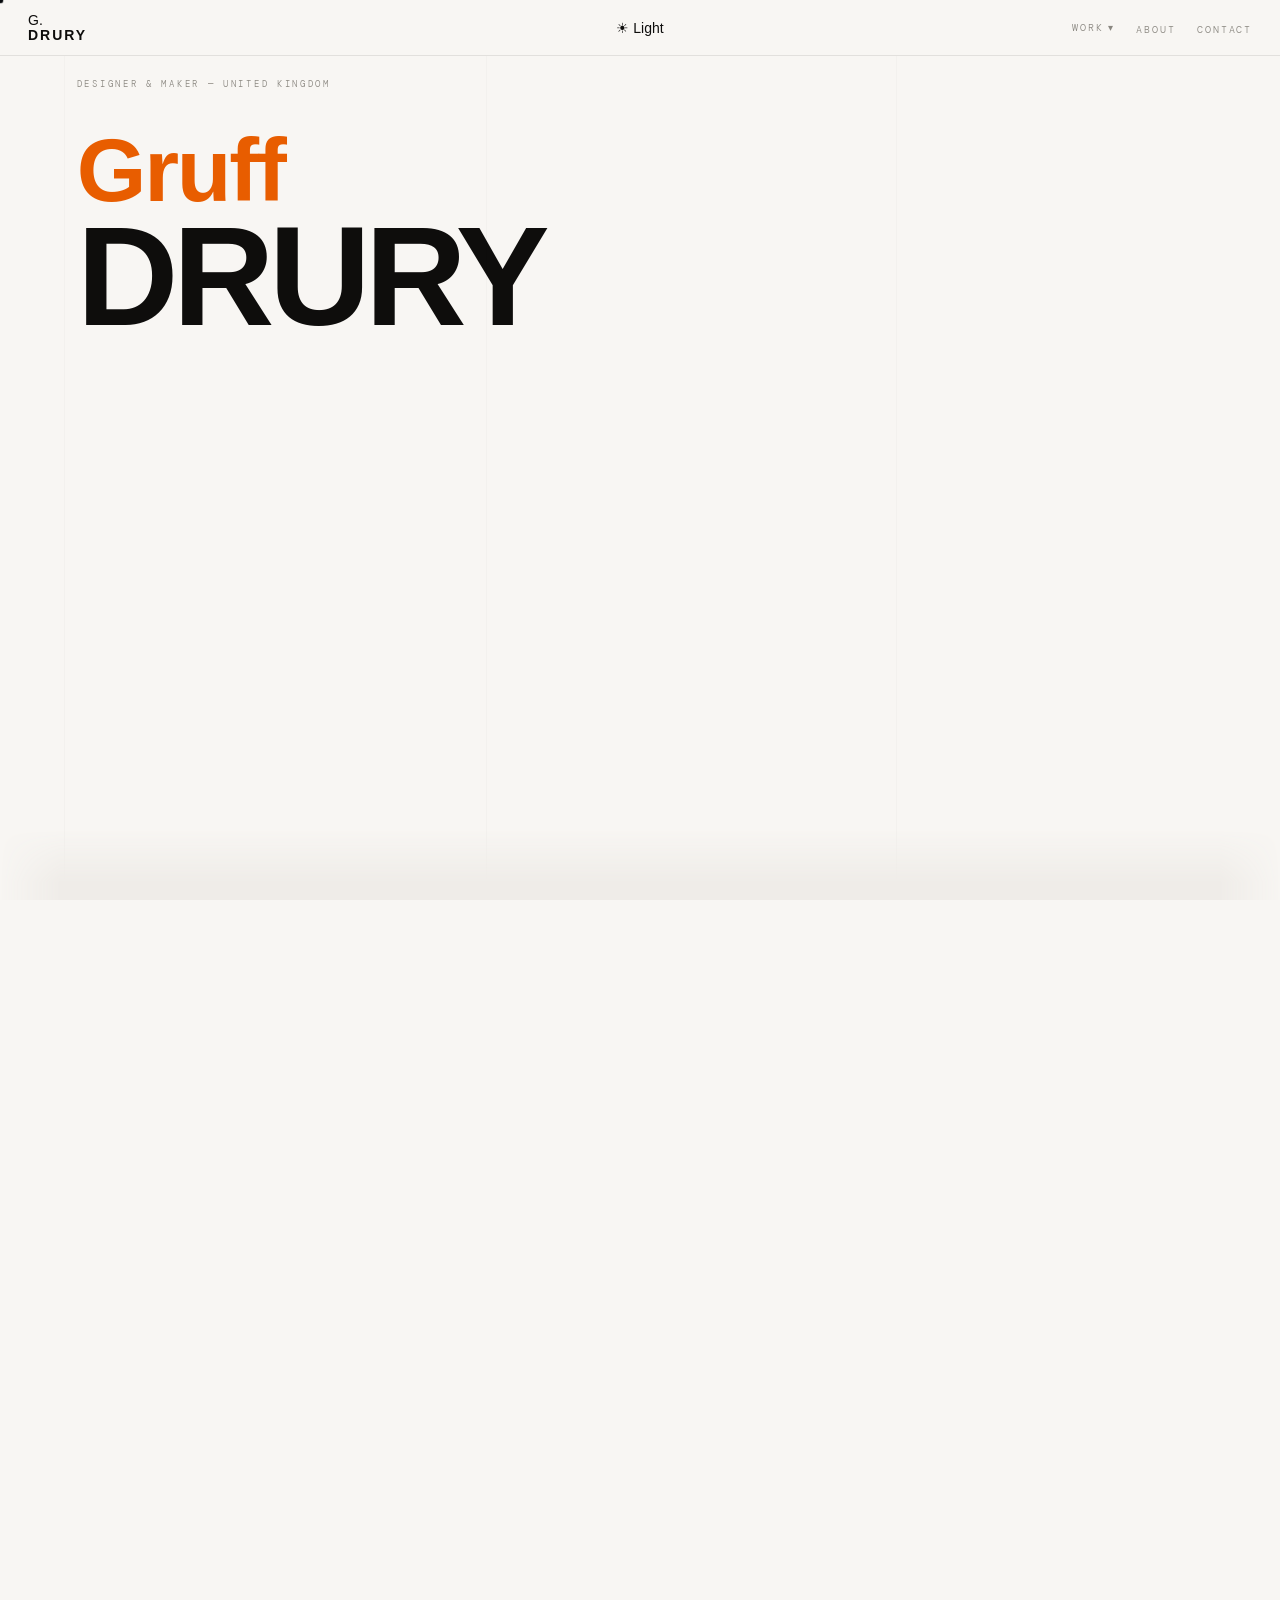
==== index.html @ deaffd1a "Add files via upload even more bug fixes to the dial" ====
<!DOCTYPE html>
<html lang="en">
<head>
<meta charset="UTF-8">
  <script>(function(){var t=+localStorage.getItem('gd-t')||0;if(t===1)document.documentElement.setAttribute('data-theme','dark');})()</script>
<meta name="viewport" content="width=device-width, initial-scale=1.0">
<title>Griff Drury — Designer & Maker</title>
<meta name="description" content="Gruffudd Drury — Designer and maker working across brand, UX, spatial design, and physical craft. Based in the UK.">
<link rel="stylesheet" href="css/main.css">
<style>

/* ── HOMEPAGE: page structure ── */
html, body { height: 100%; overflow: hidden; cursor: none; }

/* Homepage colour extensions */
:root {
  --card:  var(--bg2);
  --card2: #E6E4E0;
  --crd:   rgba(0,0,0,0.08);
  --ink2:  rgba(14,13,12,0.55);
}
[data-theme="dark"] {
  --card:  #1C1A17;
  --card2: #201E1A;
  --crd:   rgba(255,255,255,0.09);
  --ink2:  rgba(240,235,227,0.52);
}

/* ── SITE SHELL ── */
#site { position: fixed; inset: 0; background: var(--bg); transition: background 0.4s; }

/* ── BACKGROUND LAYER ── */
#bg  { position: absolute; inset: 0; z-index: 1; pointer-events: none; overflow: hidden; }
#bgi { position: absolute; top: 0; left: 0; right: 0; height: 2800px; will-change: transform; }

.gv { position: absolute; top: 0; height: 100%; width: 0.5px; background: rgba(0,0,0,0.018); transition: background 0.4s; }
[data-theme="dark"] .gv { background: rgba(255,255,255,0.022); }

/* Big parallax title */
#bgt {
  position: absolute;
  top: clamp(110px, 14vh, 200px);
  left: clamp(60px, 6vw, 90px);
  line-height: 1;
}
.bgt-g {
  display: block; font-family: 'Satoshi', sans-serif; font-weight: 700;
  font-size: clamp(64px, 7vw, 100px); color: var(--orange); letter-spacing: -0.025em; line-height: 1;
}
.bgt-d {
  display: block; font-family: 'Satoshi', sans-serif; font-weight: 700;
  font-size: clamp(96px, 11vw, 152px); color: var(--ink); letter-spacing: -0.04em;
  text-transform: uppercase; line-height: 0.86; transition: color 0.4s;
}

/* Left column labels */
.bgl {
  position: absolute; left: 5px; width: 56px;
  font-family: 'Satoshi', sans-serif; font-weight: 700;
  font-size: 19px; letter-spacing: 0.07em; text-transform: uppercase;
  color: rgba(14,13,12,0.22);
  writing-mode: vertical-rl; transform: rotate(180deg);
  white-space: nowrap; opacity: 0;
  transition: color 0.4s;
}
[data-theme="dark"] .bgl { color: rgba(240,235,227,0.30); }

/* Background image placeholder */
#bg-img {
  position: absolute; left: 0; right: 0;
  background: linear-gradient(to bottom, var(--bg) 0%, #0b130a 15%, #0e160c 45%, #0e160c 55%, #0b130a 85%, var(--bg) 100%);
  border-top: 0.5px solid var(--border2); border-bottom: 0.5px solid var(--border2);
  display: flex; align-items: center; justify-content: center;
}
.bg-img-note {
  font-family: 'DM Mono', monospace; font-size: 8px; font-weight: 300;
  letter-spacing: 0.28em; text-transform: uppercase;
  color: rgba(14,13,12,0.08); text-align: center; line-height: 2.2;
}
[data-theme="dark"] .bg-img-note { color: rgba(240,235,227,0.09); }

/* ── FOREGROUND LAYER ── */
#fg {
  position: absolute; inset: 0; z-index: 2;
  overflow-y: scroll; overflow-x: hidden;
  background: transparent; scrollbar-width: none;
}
#fg::-webkit-scrollbar { display: none; }

/* Nav: override main.css fixed → sticky within #fg */
.top-nav {
  position: sticky !important; top: 0; z-index: 20;
  backdrop-filter: blur(16px); -webkit-backdrop-filter: blur(16px);
}
[data-theme="dark"] .top-nav { background: rgba(10,9,7,0.88); }

/* ── CURSOR ── */
#cur {
  position: fixed; width: 7px; height: 7px; background: #fff;
  border-radius: 50%; pointer-events: none; z-index: 9999;
  transform: translate(-50%,-50%); mix-blend-mode: difference;
  transition: width .28s cubic-bezier(0.22,1,0.36,1),
              height .28s cubic-bezier(0.22,1,0.36,1),
              opacity .28s, transform .12s cubic-bezier(0.34,1.56,0.64,1);
}

/* ── HERO ── */
#s-hero {
  position: relative; min-height: 144vh;
  background: transparent;
  padding: 22px 0 0 clamp(60px, 6vw, 90px);
}
.h-eye {
  font-family: 'DM Mono', monospace; font-size: 9px; font-weight: 300;
  letter-spacing: 0.3em; text-transform: uppercase;
  color: var(--muted); position: relative; z-index: 1;
}
.h-img {
  position: absolute; bottom: 0;
  left: 50%; transform: translateX(-50%);
  width: 100%; max-width: 1440px; height: 58vh;
  background: var(--card);
  -webkit-mask-image:
    linear-gradient(to right,  transparent 0%, black 60px, black calc(100% - 60px), transparent 100%),
    linear-gradient(to bottom, transparent 0%, black 52px, black calc(100% - 52px), transparent 100%);
  -webkit-mask-composite: source-in;
  mask-image:
    linear-gradient(to right,  transparent 0%, black 60px, black calc(100% - 60px), transparent 100%),
    linear-gradient(to bottom, transparent 0%, black 52px, black calc(100% - 52px), transparent 100%);
  mask-composite: intersect;
  transition: background 0.4s;
}
.h-img-in {
  position: absolute; inset: 0;
  display: flex; flex-direction: column;
  align-items: center; justify-content: center; gap: 12px;
}
.hi-lbl { font-family: 'DM Mono', monospace; font-size: 9px; font-weight: 300; letter-spacing: 0.28em; text-transform: uppercase; color: var(--muted); }
.hi-title { font-family: 'Satoshi', sans-serif; font-weight: 700; font-size: 18px; color: var(--ink); opacity: 0.28; letter-spacing: -0.01em; }
.hi-tag { font-family: 'DM Mono', monospace; font-size: 8px; font-weight: 300; letter-spacing: 0.12em; text-transform: uppercase; padding: 3px 10px; border: 0.5px solid rgba(232,93,0,0.38); color: rgba(232,93,0,0.6); border-radius: 1px; }

/* ── PROJECT SECTIONS ── */
.s-proj {
  position: relative; min-height: 90vh;
  display: flex; align-items: center; justify-content: flex-end;
  padding: 80px 52px 80px clamp(60px, 6vw, 90px);
  background: transparent;
  max-width: 1440px; margin-left: auto; margin-right: auto;
}
.pcw { width: min(700px, 66%); position: relative; flex-shrink: 0; }
.pcw.floating { position: fixed !important; z-index: 500; margin: 0; }
.pcw.floating .p-card  { width: 100%; height: 100%; display: flex; flex-direction: column; }
.pcw.floating .pc-ss   { flex: 1; }

.p-card {
  width: 100%; background: var(--card);
  border: 0.5px solid var(--crd); border-radius: 14px; overflow: hidden;
  box-shadow: 0 2px 4px rgba(0,0,0,0.1), 0 10px 28px rgba(0,0,0,0.15), 0 28px 72px rgba(0,0,0,0.12);
  transition: background 0.4s, border-color 0.4s;
}
[data-theme="dark"] .p-card { box-shadow: 0 2px 4px rgba(0,0,0,0.3), 0 10px 28px rgba(0,0,0,0.4), 0 28px 72px rgba(0,0,0,0.32); }

/* Resize handles */
.rh { position: absolute; z-index: 20; }
.rh[data-dir="n"]  { top:-5px; left:14px; right:14px; height:10px; cursor:n-resize; }
.rh[data-dir="s"]  { bottom:-5px; left:14px; right:14px; height:10px; cursor:s-resize; }
.rh[data-dir="e"]  { right:-5px; top:14px; bottom:14px; width:10px; cursor:e-resize; }
.rh[data-dir="w"]  { left:-5px; top:14px; bottom:14px; width:10px; cursor:w-resize; }
.rh[data-dir="ne"] { top:-7px; right:-7px; width:16px; height:16px; cursor:ne-resize; }
.rh[data-dir="nw"] { top:-7px; left:-7px; width:16px; height:16px; cursor:nw-resize; }
.rh[data-dir="se"] { bottom:-7px; right:-7px; width:16px; height:16px; cursor:se-resize; }
.rh[data-dir="sw"] { bottom:-7px; left:-7px; width:16px; height:16px; cursor:sw-resize; }

/* Card internals */
.pc-h {
  display: flex; align-items: center; gap: 7px;
  padding: 12px 16px; border-bottom: 0.5px solid var(--border);
  background: var(--card2); cursor: grab; transition: background 0.4s;
}
.pc-h:active { cursor: grabbing; }
.tl  { width: 11px; height: 11px; border-radius: 50%; }
.tlr { background: rgba(255,96,86,0.55); }
.tly { background: rgba(255,189,46,0.55); }
.tlg { background: rgba(39,201,63,0.55); }
.pc-bar { font-family: 'DM Mono', monospace; font-size: 9px; font-weight: 300; letter-spacing: 0.12em; text-transform: uppercase; color: var(--muted); margin-left: 8px; }
.pc-ss  { position: relative; min-height: 240px; overflow: hidden; }
.pc-sl  { position: absolute; inset: 0; padding: 28px; opacity: 0; transition: opacity 0.7s ease; display: flex; flex-direction: column; justify-content: center; }
.pc-sl.on { opacity: 1; }
.sl-di  { font-family: 'DM Mono', monospace; font-size: 9px; font-weight: 300; letter-spacing: 0.2em; text-transform: uppercase; color: var(--orange); margin-bottom: 10px; }
.sl-nm  { font-family: 'Satoshi', sans-serif; font-weight: 700; font-size: 26px; color: var(--ink); letter-spacing: -0.02em; line-height: 1.15; margin-bottom: 12px; transition: color 0.4s; }
.sl-bd  { font-family: 'Satoshi', sans-serif; font-size: 13px; line-height: 1.75; color: var(--muted); max-width: 380px; transition: color 0.4s; }
.sl-ct  { font-family: 'DM Mono', monospace; font-size: 9px; font-weight: 300; letter-spacing: 0.18em; text-transform: uppercase; color: var(--orange); margin-top: 18px; cursor: pointer; }
.sl-im  { width: 100%; height: 200px; border-radius: 6px; background: var(--card2); display: flex; align-items: center; justify-content: center; transition: background 0.4s; }
.sl-il  { font-family: 'DM Mono', monospace; font-size: 9px; font-weight: 300; letter-spacing: 0.24em; text-transform: uppercase; color: var(--muted); opacity: 0.6; }
.sl-tgs { display: flex; flex-wrap: wrap; gap: 7px; margin-bottom: 14px; }
.sl-tg  { font-family: 'DM Mono', monospace; font-size: 8px; font-weight: 300; letter-spacing: 0.1em; text-transform: uppercase; padding: 3px 10px; border-radius: 2px; }
.tg-o { border: 0.5px solid rgba(232,93,0,0.45); color: rgba(232,93,0,0.85); }
.tg-g { border: 0.5px solid var(--border); color: var(--muted); }
.tg-f { background: var(--orange); color: #fff; }
.pc-dt { display: flex; align-items: center; justify-content: center; gap: 6px; padding: 12px; border-top: 0.5px solid var(--border); background: var(--card2); transition: background 0.4s; }
.pdot  { width: 5px; height: 5px; border-radius: 50%; background: var(--border); transition: background 0.3s, transform 0.3s; }
.pdot.on { background: var(--orange); transform: scale(1.3); }

/* ── COLLAGE ── */
#s-coll {
  padding: 80px 52px 100px clamp(60px, 6vw, 90px);
  min-height: 175vh; background: transparent;
  max-width: 1440px; margin-left: auto; margin-right: auto;
}
.cl-lbl { font-family: 'DM Mono', monospace; font-size: 9px; font-weight: 300; letter-spacing: 0.26em; text-transform: uppercase; color: var(--muted); margin-bottom: 22px; }
.cl-gr  { display: grid; grid-template-columns: repeat(6, 1fr); gap: 8px; }
.ci { border-radius: 4px; opacity: 0; transform: translateY(48px) scale(1.09); transition: opacity 1.4s ease, transform 1.4s cubic-bezier(0.22,1,0.36,1); }
.ci.in { opacity: 1; transform: translateY(0) scale(1); }

/* ── MARQUEE (homepage variant) ── */
#s-mq {
  border-top: 0.5px solid var(--border); border-bottom: 0.5px solid var(--border);
  padding: 16px 0; overflow: hidden; white-space: nowrap; background: transparent;
}
.mq-track { display: inline-flex; animation: hpmq 28s linear infinite; }
@keyframes hpmq { from { transform: translateX(0); } to { transform: translateX(-50%); } }
.mq-item { font-family: 'DM Mono', monospace; font-size: 9px; font-weight: 300; letter-spacing: 0.22em; text-transform: uppercase; color: var(--muted); padding: 0 28px; flex-shrink: 0; }
.mq-sep  { color: rgba(232,93,0,0.4); }

/* ── THINKING (floating transparent) ── */
#s-think {
  padding: 100px 52px 100px clamp(60px, 6vw, 90px);
  min-height: 65vh; background: transparent;
  border-top: 0.5px solid var(--border2);
  display: flex; align-items: center;
  max-width: 1440px; margin-left: auto; margin-right: auto;
}
.think-in { max-width: 520px; }

/* ── ABOUT BAND ── */
#s-about {
  padding: 0; min-height: 70vh;
  background: var(--bg2); border-top: 0.5px solid var(--border);
  display: flex; align-items: center; transition: background 0.4s;
}
.about-in {
  max-width: 1440px; width: 100%; margin: 0 auto;
  padding: 100px clamp(52px,4vw,80px) 120px clamp(60px,6vw,90px);
}

/* Shared section text */
.fw-ey { font-family: 'DM Mono', monospace; font-size: 9px; font-weight: 300; letter-spacing: 0.28em; text-transform: uppercase; color: var(--orange); margin-bottom: 16px; }
.fw-h  { font-family: 'Satoshi', sans-serif; font-weight: 700; font-size: clamp(24px,2.8vw,38px); color: var(--ink); letter-spacing: -0.02em; line-height: 1.17; margin-bottom: 14px; transition: color 0.4s; }
.fw-b  { font-family: 'Satoshi', sans-serif; font-size: 13px; line-height: 1.85; color: var(--muted); max-width: 420px; transition: color 0.4s; }
.fw-lk { display: inline-flex; align-items: center; gap: 6px; margin-top: 22px; font-family: 'DM Mono', monospace; font-size: 9px; font-weight: 300; letter-spacing: 0.18em; text-transform: uppercase; color: var(--orange); border-bottom: 0.5px solid rgba(232,93,0,0.32); padding-bottom: 3px; cursor: pointer; text-decoration: none; }

/* ── FOOTER ── */
#hp-footer { padding: 20px 28px; border-top: 0.5px solid var(--border); display: flex; justify-content: space-between; align-items: center; background: var(--bg); transition: background 0.4s; }
.foot-url { font-family: 'DM Mono', monospace; font-size: 9px; font-weight: 300; letter-spacing: 0.14em; color: var(--muted); }
.foot-cta { font-family: 'DM Mono', monospace; font-size: 9px; font-weight: 300; letter-spacing: 0.18em; text-transform: uppercase; color: var(--orange); cursor: pointer; background: none; border: none; transition: letter-spacing 0.2s; text-decoration: none; }
.foot-cta:hover { letter-spacing: 0.26em; }

/* ── LIGHTBOX (retained from live site) ── */
.lb { position: fixed; inset: 0; z-index: 600; pointer-events: none; display: flex; align-items: center; justify-content: center; }
.lb-backdrop { position: absolute; inset: 0; background: rgba(14,13,12,0); transition: background 0.35s; }
.lb-box { position: relative; width: min(680px,92vw); max-height: 88vh; background: var(--bg); border-radius: 4px; border: 0.5px solid var(--border); transform: translateY(16px) scale(0.97); opacity: 0; transition: transform 0.4s cubic-bezier(0.22,1,0.36,1), opacity 0.4s, background 0.4s; overflow: hidden; display: flex; flex-direction: column; }
.lb.open { pointer-events: all; }
.lb.open .lb-backdrop { background: rgba(14,13,12,0.72); }
.lb.open .lb-box { transform: translateY(0) scale(1); opacity: 1; }
.lb-img-wrap { position: relative; height: 320px; background: var(--bg2); overflow: hidden; flex-shrink: 0; }
.lb-slides { display: flex; height: 100%; transition: transform 0.45s cubic-bezier(0.32,0.72,0,1); }
.lb-slide { min-width: 100%; height: 100%; display: flex; align-items: center; justify-content: center; flex-shrink: 0; }
.lb-slide-inner { font-family: 'DM Mono', monospace; font-size: 9px; letter-spacing: 0.14em; text-transform: uppercase; color: rgba(255,255,255,0.22); }
.lb-prev,.lb-next { position: absolute; top: 50%; transform: translateY(-50%); width: 36px; height: 36px; border-radius: 50%; background: rgba(14,13,12,0.4); border: 0.5px solid rgba(255,255,255,0.12); display: flex; align-items: center; justify-content: center; cursor: pointer; color: rgba(255,255,255,0.8); font-size: 14px; transition: background 0.2s; z-index: 2; user-select: none; }
.lb-prev { left: 12px; } .lb-next { right: 12px; }
.lb-prev:hover,.lb-next:hover { background: rgba(14,13,12,0.7); }
.lb-counter { position: absolute; bottom: 10px; right: 12px; font-family: 'DM Mono', monospace; font-size: 8px; font-weight: 300; letter-spacing: 0.14em; color: rgba(255,255,255,0.4); }
.lb-info { padding: 18px 20px 20px; display: flex; flex-direction: column; gap: 10px; }
.lb-tag   { font-family: 'DM Mono', monospace; font-size: 8px; font-weight: 300; letter-spacing: 0.2em; text-transform: uppercase; color: var(--orange); }
.lb-title { font-family: 'Satoshi', sans-serif; font-weight: 700; font-size: 20px; letter-spacing: -0.02em; color: var(--ink); transition: color 0.4s; }
.lb-year  { font-family: 'DM Mono', monospace; font-size: 9px; font-weight: 300; letter-spacing: 0.14em; color: var(--muted); }
.lb-desc  { font-size: 12px; line-height: 1.7; color: var(--muted); transition: color 0.4s; }
.lb-actions { display: flex; gap: 8px; margin-top: 4px; }
.lb-btn { font-family: 'DM Mono', monospace; font-size: 9px; font-weight: 300; letter-spacing: 0.16em; text-transform: uppercase; padding: 8px 14px; border-radius: 2px; cursor: pointer; transition: all 0.18s; }
.lb-btn-outline { background: transparent; border: 0.5px solid var(--border); color: var(--muted); }
.lb-btn-outline:hover { border-color: var(--ink); color: var(--ink); }
.lb-btn-primary { background: var(--orange); border: 0.5px solid var(--orange); color: #fff; }
.lb-btn-primary:hover { opacity: 0.88; }
.lb-close { position: absolute; top: 10px; right: 10px; width: 28px; height: 28px; border-radius: 50%; background: rgba(14,13,12,0.35); border: none; display: flex; align-items: center; justify-content: center; cursor: pointer; color: rgba(255,255,255,0.7); font-size: 14px; z-index: 3; transition: background 0.2s; }
.lb-close:hover { background: rgba(14,13,12,0.6); }
.c1{background:#2E4A5E;} .c2{background:#2A5C3F;} .c3{background:#6B4F3A;} .c4{background:#3D3550;} .c5{background:#3A4A3A;}


/* ── cursor: force none on every element in this page ── */
html, body, *, *::before, *::after { cursor: none !important; }
</style>
</head>
<body>

<div id="cur"></div>

<div id="dial-float">
  <svg id="arc-svg" viewBox="0 0 80 80" xmlns="http://www.w3.org/2000/svg">
    <path id="nd-arc" d="M 15.43,22.79 A 30,30,0,0,1,40,10 A 30,30,0,0,1,64.57,22.79"/>
    <circle class="nd-pm" id="nd-pm0" cx="15.43" cy="22.79" r="3" fill="rgba(14,13,12,.55)" onclick="setTheme(0);event.stopPropagation();" style="pointer-events:all;"/>
    <circle class="nd-pm" id="nd-pm1" cx="40" cy="10" r="3" fill="rgba(14,13,12,.55)" onclick="setTheme(1);event.stopPropagation();" style="pointer-events:all;"/>
    <circle class="nd-pm" id="nd-pm2" cx="64.57" cy="22.79" r="3" fill="rgba(14,13,12,.55)" onclick="setTheme(2);event.stopPropagation();" style="pointer-events:all;"/>
  </svg>
  <div id="nd-knob" onclick="advTheme()">
    <div id="nd-indicator"></div>
  </div>
</div>

<div id="site">

  <!-- ── BACKGROUND LAYER ── -->
  <div id="bg">
    <div id="bgt">
      <span class="bgt-g">Gruff</span>
      <span class="bgt-d">Drury</span>
    </div>
    <div id="bgi">
      <div class="gv" style="left:64px;"></div>
      <div class="gv" style="left:38%;"></div>
      <div class="gv" style="left:70%;"></div>
      <div id="bg-img">
        <div class="bg-img-note">Future background photography<br>Hi-res vegetation &middot; rock formation &middot; natural texture</div>
      </div>
      <div class="bgl" id="lb1">Escape</div>
      <div class="bgl" id="lb2">Selected Work</div>
      <div class="bgl" id="lb3">Ripe for Revival</div>
      <div class="bgl" id="lb4">Thinking at the Boundary</div>
      <div class="bgl" id="lb5">About</div>
    </div>
  </div>

  <!-- ── FOREGROUND SCROLL LAYER ── -->
  <div id="fg">

    <!-- NAV (live site version — full dropdown, dark mode toggle, page links) -->
    <nav class="top-nav">
      <div class="nav-mark" onclick="window.location.href='index.html'">
        <span class="nav-g">G.</span><span class="nav-drury">Drury</span>
      </div>
      <div class="nav-center">
        <div class="theme-dial">
      <span class="nd-icon" id="nd-icon" onclick="advTheme()">&#x2600;</span>
      <span class="nd-gap"></span>
      <span class="nd-label" id="nd-label" onclick="advTheme()">Light</span>
    </div>
      </div>
      <div class="nav-right">
        <ul class="nav-links">
          <li><span id="work-btn" onclick="toggleWork()">Work <span class="work-arrow" id="work-arrow">&#9662;</span></span></li>
          <li><a href="about.html" style="font-family:'DM Mono',monospace;font-size:10px;font-weight:300;letter-spacing:0.18em;text-transform:uppercase;color:var(--muted);text-decoration:none;transition:color .2s;" onmouseover="this.style.color='var(--ink)'" onmouseout="this.style.color='var(--muted)'">About</a></li>
          <li><a href="contact.html" style="font-family:'DM Mono',monospace;font-size:10px;font-weight:300;letter-spacing:0.18em;text-transform:uppercase;color:var(--muted);text-decoration:none;transition:color .2s;" onmouseover="this.style.color='var(--ink)'" onmouseout="this.style.color='var(--muted)'">Contact</a></li>
        </ul>
      </div>
    </nav>

    <!-- WORK OVERLAY (live site version) -->
    <div class="w-overlay" id="w-overlay">
      <div class="w-backdrop" onclick="closeWork()"></div>
      <div class="w-panel">
        <button class="w-close" onclick="closeWork()"><span>&#215;</span> Close</button>
        <div class="w-inner">
          <div>
            <div class="w-label">Work</div>
            <p class="w-intro">Projects spanning digital, spatial, material and illustrated disciplines — select one to explore.</p>
          </div>
          <div class="disc-list">
            <div class="disc-item-overlay" onclick="goToArchive()"><span class="disc-name">Full Archive &#8594;</span><div class="disc-right"><span class="disc-count">All work</span><span class="disc-arr">&#8594;</span></div></div>
            <div class="disc-item-overlay" onclick="goToArchive('graphic')"><span class="disc-name">Graphic &amp; Brand</span><div class="disc-right"><span class="disc-count">7 projects</span><span class="disc-arr">&#8594;</span></div></div>
            <div class="disc-item-overlay" onclick="goToArchive('ux')"><span class="disc-name">UX &amp; Digital</span><div class="disc-right"><span class="disc-count">3 projects</span><span class="disc-arr">&#8594;</span></div></div>
            <div class="disc-item-overlay" onclick="goToArchive('material')"><span class="disc-name">Material &amp; Object</span><div class="disc-right"><span class="disc-count">2 projects</span><span class="disc-arr">&#8594;</span></div></div>
            <div class="disc-item-overlay" onclick="goToArchive('research')"><span class="disc-name">Research &amp; Writing</span><div class="disc-right"><span class="disc-count">9 projects</span><span class="disc-arr">&#8594;</span></div></div>
            <div class="disc-item-overlay" onclick="goToArchive('drawing')"><span class="disc-name">Drawing Practice</span><div class="disc-right"><span class="disc-count">5 projects</span><span class="disc-arr">&#8594;</span></div></div>
          </div>
        </div>
      </div>
    </div>

    <!-- HERO -->
    <section id="s-hero">
      <p class="h-eye">Designer &amp; Maker — United Kingdom</p>
      <div class="h-img">
        <div class="h-img-in">
          <span class="hi-lbl">Hero Project</span>
          <span class="hi-title">[ Hero Image — Full Bleed ]</span>
          <span class="hi-tag">Hero Project</span>
        </div>
      </div>
    </section>

    <!-- PROJECT 1: ESCAPE -->
    <section class="s-proj" id="s-p1">
      <div class="pcw" id="pcw1">
        <div class="p-card" id="card1">
          <div class="pc-h">
            <div class="tl tlr"></div><div class="tl tly"></div><div class="tl tlg"></div>
            <span class="pc-bar">Escape — Brand Identity &middot; 2024</span>
          </div>
          <div class="pc-ss">
            <div class="pc-sl on">
              <div class="sl-di">Graphic &amp; Brand</div>
              <div class="sl-nm">Escape</div>
              <div class="sl-bd">A full brand identity system for a boutique travel company — mark, typography, spatial collateral and digital guidelines.</div>
              <div class="sl-ct">View Project &#8594;</div>
            </div>
            <div class="pc-sl">
              <div class="sl-im"><span class="sl-il">[ Project Image ]</span></div>
            </div>
            <div class="pc-sl">
              <div class="sl-tgs">
                <span class="sl-tg tg-o">Brand Identity</span>
                <span class="sl-tg tg-g">Print</span>
                <span class="sl-tg tg-g">Digital</span>
                <span class="sl-tg tg-g">Motion</span>
              </div>
              <div class="sl-ct">Open Full Project &#8594;</div>
            </div>
          </div>
          <div class="pc-dt">
            <div class="pdot on"></div><div class="pdot"></div><div class="pdot"></div>
          </div>
        </div>
        <div class="rh" data-dir="n"></div><div class="rh" data-dir="ne"></div>
        <div class="rh" data-dir="e"></div><div class="rh" data-dir="se"></div>
        <div class="rh" data-dir="s"></div><div class="rh" data-dir="sw"></div>
        <div class="rh" data-dir="w"></div><div class="rh" data-dir="nw"></div>
      </div>
    </section>

    <!-- COLLAGE -->
    <section id="s-coll">
      <div class="cl-lbl">Selected Work</div>
      <div class="cl-gr">
        <div class="ci" style="height:260px;background:#0d1a20;grid-column:span 3" data-d="0"></div>
        <div class="ci" style="height:260px;background:#1a0d06;grid-column:span 2" data-d="200"></div>
        <div class="ci" style="height:260px;background:#141420;grid-column:span 1" data-d="380"></div>
        <div class="ci" style="height:320px;background:#0d140d;grid-column:span 1" data-d="100"></div>
        <div class="ci" style="height:320px;background:#1a1208;grid-column:span 3" data-d="280"></div>
        <div class="ci" style="height:320px;background:#08121a;grid-column:span 2" data-d="460"></div>
        <div class="ci" style="height:240px;background:#1a0808;grid-column:span 2" data-d="160"></div>
        <div class="ci" style="height:240px;background:#0d1808;grid-column:span 1" data-d="360"></div>
        <div class="ci" style="height:240px;background:#0d0d1a;grid-column:span 2" data-d="500"></div>
        <div class="ci" style="height:240px;background:#1a0d14;grid-column:span 1" data-d="620"></div>
        <div class="ci" style="height:190px;background:#141a0d;grid-column:span 4" data-d="220"></div>
        <div class="ci" style="height:190px;background:#0a0d14;grid-column:span 2" data-d="440"></div>
      </div>
    </section>

    <!-- PROJECT 2: RIPE FOR REVIVAL -->
    <section class="s-proj" id="s-p2">
      <div class="pcw" id="pcw2">
        <div class="p-card" id="card2">
          <div class="pc-h">
            <div class="tl tlr"></div><div class="tl tly"></div><div class="tl tlg"></div>
            <span class="pc-bar">Ripe for Revival &middot; 2023</span>
          </div>
          <div class="pc-ss">
            <div class="pc-sl on">
              <div class="sl-di">Material &amp; Object</div>
              <div class="sl-nm">Ripe for Revival</div>
              <div class="sl-bd">A material and object-based practice exploring the revival of overlooked craft techniques through contemporary making.</div>
              <div class="sl-ct">View Project &#8594;</div>
            </div>
            <div class="pc-sl">
              <div class="sl-im"><span class="sl-il">[ Project Image ]</span></div>
            </div>
            <div class="pc-sl">
              <div class="sl-tgs">
                <span class="sl-tg tg-f">Hero Project</span>
                <span class="sl-tg tg-g">Material</span>
                <span class="sl-tg tg-g">Research</span>
              </div>
              <div class="sl-ct">Open Full Project &#8594;</div>
            </div>
          </div>
          <div class="pc-dt">
            <div class="pdot on"></div><div class="pdot"></div><div class="pdot"></div>
          </div>
        </div>
        <div class="rh" data-dir="n"></div><div class="rh" data-dir="ne"></div>
        <div class="rh" data-dir="e"></div><div class="rh" data-dir="se"></div>
        <div class="rh" data-dir="s"></div><div class="rh" data-dir="sw"></div>
        <div class="rh" data-dir="w"></div><div class="rh" data-dir="nw"></div>
      </div>
    </section>

    <!-- MARQUEE -->
    <section id="s-mq">
      <div class="mq-track">
        <span class="mq-item">Brand Identity</span><span class="mq-sep">&middot;</span>
        <span class="mq-item">Graphic Design</span><span class="mq-sep">&middot;</span>
        <span class="mq-item">UX &amp; Digital</span><span class="mq-sep">&middot;</span>
        <span class="mq-item">Material &amp; Object</span><span class="mq-sep">&middot;</span>
        <span class="mq-item">Research &amp; Writing</span><span class="mq-sep">&middot;</span>
        <span class="mq-item">Drawing Practice</span><span class="mq-sep">&middot;</span>
        <span class="mq-item">Architectural Visualisation</span><span class="mq-sep">&middot;</span>
        <span class="mq-item">Motion</span><span class="mq-sep">&middot;</span>
        <span class="mq-item">Brand Identity</span><span class="mq-sep">&middot;</span>
        <span class="mq-item">Graphic Design</span><span class="mq-sep">&middot;</span>
        <span class="mq-item">UX &amp; Digital</span><span class="mq-sep">&middot;</span>
        <span class="mq-item">Material &amp; Object</span><span class="mq-sep">&middot;</span>
        <span class="mq-item">Research &amp; Writing</span><span class="mq-sep">&middot;</span>
        <span class="mq-item">Drawing Practice</span><span class="mq-sep">&middot;</span>
        <span class="mq-item">Architectural Visualisation</span><span class="mq-sep">&middot;</span>
        <span class="mq-item">Motion</span><span class="mq-sep">&middot;</span>
      </div>
    </section>

    <!-- THINKING AT THE BOUNDARY -->
    <section id="s-think">
      <div class="think-in">
        <div class="fw-ey">Thinking at the Boundary</div>
        <div class="fw-h">Design lives at the edge of disciplines.</div>
        <div class="fw-b">Research, writing and critical practice that sits between making, technology, culture and place — exploring what design can do when it refuses to stay in its lane.</div>
      </div>
    </section>

    <!-- ABOUT -->
    <section id="s-about">
      <div class="about-in">
        <div class="fw-ey">About Griff</div>
        <div class="fw-h">Designer, maker, and occasional writer based in the UK.</div>
        <div class="fw-b">Working across graphic, spatial, digital and material disciplines — interested in the way things are made, the stories they carry, and the systems they exist within.</div>
        <a class="fw-lk" href="about.html">Full Biography &#8594;</a>
      </div>
    </section>

    <!-- FOOTER -->
    <footer id="hp-footer">
      <span class="foot-url">gruffdrury.website</span>
      <a class="foot-cta" href="contact.html">Get in touch &#8594;</a>
    </footer>

  </div><!-- /fg -->
</div><!-- /site -->

<!-- LIGHTBOX (position:fixed, works independently of #fg scroll) -->
<div class="lb" id="lb">
  <div class="lb-backdrop" onclick="closeLB()"></div>
  <div class="lb-box">
    <button class="lb-close" onclick="closeLB()">&#215;</button>
    <div class="lb-img-wrap">
      <div class="lb-slides" id="lb-slides"></div>
      <button class="lb-prev" onclick="lbNav(-1)">&#8249;</button>
      <button class="lb-next" onclick="lbNav(1)">&#8250;</button>
      <div class="lb-counter" id="lb-counter">1 / 3</div>
    </div>
    <div class="lb-info">
      <span class="lb-tag"   id="lb-tag">Category</span>
      <span class="lb-title" id="lb-title">Project Title</span>
      <div><span class="lb-year" id="lb-year">2024</span></div>
      <p class="lb-desc" id="lb-desc">Description</p>
      <div class="lb-actions">
        <button class="lb-btn lb-btn-outline" onclick="closeLB()">&#8592; Back</button>
        <button class="lb-btn lb-btn-primary" id="lb-full-btn">View full project &#8594;</button>
      </div>
    </div>
  </div>
</div>

<script>
/* ═══════════════════════════════════════════════════════════
   PARALLAX + LABELS + WINDOWS + CURSOR
   (concept IIFE — all visual effects)
═══════════════════════════════════════════════════════════ */
(function () {
  'use strict';

  const PARA      = 0.25;
  const EDGE      = 330;
  const SNAP_THR  = 0.58;
  const WARM_ST   = 0.28;
  const FLASH_MS  = 85;
  const FADE_MS   = 1200;

  const fg     = document.getElementById('fg');
  const bgi    = document.getElementById('bgi');
  const bgt    = document.getElementById('bgt');
  const cur    = document.getElementById('cur');
  const bgImg  = document.getElementById('bg-img');

  const sects = {
    p1:    document.getElementById('s-p1'),
    coll:  document.getElementById('s-coll'),
    p2:    document.getElementById('s-p2'),
    think: document.getElementById('s-think'),
    about: document.getElementById('s-about'),
  };
  const lbls = {
    p1:    document.getElementById('lb1'),
    coll:  document.getElementById('lb2'),
    p2:    document.getElementById('lb3'),
    think: document.getElementById('lb4'),
    about: document.getElementById('lb5'),
  };
  const cis = document.querySelectorAll('.ci');

  function clamp(v, lo, hi) { return Math.max(lo, Math.min(hi, v)); }
  function lerp(a, b, t)    { return a + (b - a) * t; }
  function isDark()         { return document.documentElement.getAttribute('data-theme') === 'dark'; }

  function positionLabels() {
    const vh = fg.clientHeight, half = vh / 2;
    Object.entries(sects).forEach(([k, el]) => {
      const mid = el.offsetTop + el.offsetHeight / 2;
      const bgY = half + (mid - half) * PARA;
      lbls[k]._bgY = bgY;
      lbls[k].style.top = bgY + 'px';
    });
    const tm   = sects.think.offsetTop + sects.think.offsetHeight / 2;
    const imgY = half + (tm - half) * PARA;
    const imgH = Math.max(sects.think.offsetHeight, vh * 0.6);
    bgImg.style.top    = (imgY - imgH / 2) + 'px';
    bgImg.style.height = imgH + 'px';
  }

  function getProx(el) {
    const s = fg.scrollTop, vh = fg.clientHeight;
    const mid = el.offsetTop + el.offsetHeight / 2;
    return clamp(1 - Math.abs(mid - (s + vh / 2)) / (vh * 0.85), 0, 1);
  }

  function getLblOpacity(bgY, el) {
    const s = fg.scrollTop, vh = fg.clientHeight;
    const vy = bgY - s * PARA;
    const top = clamp(vy / EDGE, 0, 1);
    const bot = clamp((vh - vy) / EDGE, 0, 1);
    const approach = clamp((s + vh - el.offsetTop) / (vh * 0.65), 0, 1);
    return Math.min(top, bot, approach);
  }

  let activeKey = null;
  const snapAtMap = new Map();

  /* floating windows */
  const floatingWindows = [];

  function onScroll() {
    const s = fg.scrollTop, vh = fg.clientHeight;

    /* parallax background */
    bgi.style.transform = `translateY(${-(s * PARA).toFixed(2)}px)`;

    /* floating windows scroll with page */
    floatingWindows.forEach(pcw => {
      if (!pcw._dragging) {
        pcw.style.top  = (pcw._docTop - s) + 'px';
        pcw.style.left =  pcw._docLeft + 'px';
      }
    });

    /* title: own slow parallax, no JS fade */
    bgt.style.transform = `translateY(${-(s * 0.12).toFixed(2)}px)`;
    bgt.style.webkitMaskImage = bgt.style.maskImage = '';
    bgt.style.opacity = '1';

    /* label snap */
    let bestKey = null, bestProx = 0;
    Object.entries(sects).forEach(([k, el]) => {
      const p = getProx(el);
      if (p > bestProx) { bestProx = p; bestKey = k; }
    });

    if (bestKey && bestProx >= SNAP_THR && bestKey !== activeKey) {
      if (activeKey && lbls[activeKey]) {
        const prev = lbls[activeKey];
        snapAtMap.set(activeKey, Date.now());
        prev.style.transition = `color ${FLASH_MS}ms ease`;
        prev.style.color = 'rgba(255,130,30,0.98)';
        setTimeout(() => {
          prev.style.transition = `color ${FADE_MS}ms ease`;
          prev.style.color = isDark() ? 'rgba(240,235,227,0.30)' : 'rgba(14,13,12,0.22)';
        }, FLASH_MS);
      }
      activeKey = bestKey;
      snapAtMap.delete(activeKey);
      const lbl = lbls[activeKey];
      lbl.style.transition = 'color 0.12s ease';
      lbl.style.color = 'rgba(232,93,0,0.75)';
      setTimeout(() => { lbl.style.transition = ''; }, 180);
    }

    Object.entries(sects).forEach(([k, el]) => {
      const lbl = lbls[k];
      const bgY = lbl._bgY || 0;
      lbl.style.opacity = getLblOpacity(bgY, el).toFixed(3);
      if (k === activeKey) return;
      const snapAge = snapAtMap.has(k) ? Date.now() - snapAtMap.get(k) : Infinity;
      if (snapAge < FADE_MS - 100) return;
      const prox   = getProx(el);
      const warmth = clamp((prox - WARM_ST) / (SNAP_THR - WARM_ST), 0, 0.94);
      const r = Math.round(lerp(isDark() ? 240 : 14, 232, warmth * 0.88));
      const g = Math.round(lerp(isDark() ? 235 : 13, 110, warmth * 0.80));
      const b = Math.round(lerp(isDark() ? 227 : 12,  18, warmth * 0.80));
      const a = (lerp(isDark() ? 0.30 : 0.22, 0.62, warmth)).toFixed(2);
      lbl.style.transition = '';
      lbl.style.color = `rgba(${r},${g},${b},${a})`;
    });

    /* collage fade in/out */
    const cTop = sects.coll.offsetTop, cBot = cTop + sects.coll.offsetHeight;
    cis.forEach(ci => {
      const d = parseInt(ci.dataset.d || '0');
      ci.classList.toggle('in', s > cTop + d * 0.9 - vh + 280 && s < cBot + d * 0.9 + 80);
    });
  }

  /* slideshows */
  function slideshow(cardId, ms) {
    let idx = 0;
    const card   = document.getElementById(cardId);
    const slides = card.querySelectorAll('.pc-sl');
    const dots   = card.querySelectorAll('.pdot');
    setInterval(() => {
      slides[idx].classList.remove('on'); dots[idx].classList.remove('on');
      idx = (idx + 1) % slides.length;
      slides[idx].classList.add('on'); dots[idx].classList.add('on');
    }, ms);
  }
  slideshow('card1', 3300);
  slideshow('card2', 4200);

  /* window drag & resize */
  let winZ = 500;

  function setupWindow(pcwId) {
    const pcw = document.getElementById(pcwId);
    if (!pcw) return;
    const titleBar = pcw.querySelector('.pc-h');
    let action = null, sx, sy, sl, st, sw, sh;
    const MIN_W = 300, MIN_H = 220;

    function detach() {
      if (pcw._float) return;
      const r = pcw.getBoundingClientRect();
      pcw._float    = true;
      pcw._docTop   = r.top + fg.scrollTop;
      pcw._docLeft  = r.left;
      Object.assign(pcw.style, { left: r.left+'px', top: r.top+'px', width: r.width+'px', height: r.height+'px' });
      pcw.classList.add('floating');
      floatingWindows.push(pcw);
    }

    function begin(e, act) {
      e.preventDefault(); detach();
      action = act; sx = e.clientX; sy = e.clientY;
      sl = parseFloat(pcw.style.left); st = parseFloat(pcw.style.top);
      sw = parseFloat(pcw.style.width); sh = parseFloat(pcw.style.height);
      pcw._dragging = true; pcw.style.zIndex = ++winZ;
      window.addEventListener('mousemove', move);
      window.addEventListener('mouseup',   up);
    }

    function move(e) {
      const dx = e.clientX - sx, dy = e.clientY - sy;
      if (action === 'drag') { pcw.style.left = (sl+dx)+'px'; pcw.style.top = (st+dy)+'px'; return; }
      let nl=sl, nt=st, nw=sw, nh=sh;
      if (action.includes('e')) nw = Math.max(MIN_W, sw+dx);
      if (action.includes('w')) { nw = Math.max(MIN_W, sw-dx); if (nw > MIN_W) nl = sl+dx; }
      if (action.includes('s')) nh = Math.max(MIN_H, sh+dy);
      if (action.includes('n')) { nh = Math.max(MIN_H, sh-dy); if (nh > MIN_H) nt = st+dy; }
      Object.assign(pcw.style, { left:nl+'px', top:nt+'px', width:nw+'px', height:nh+'px' });
    }

    function up() {
      action = null; pcw._dragging = false;
      pcw._docTop  = parseFloat(pcw.style.top)  + fg.scrollTop;
      pcw._docLeft = parseFloat(pcw.style.left);
      window.removeEventListener('mousemove', move);
      window.removeEventListener('mouseup',   up);
    }

    titleBar.addEventListener('mousedown', e => begin(e, 'drag'));
    pcw.querySelectorAll('.rh').forEach(rh =>
      rh.addEventListener('mousedown', e => { e.stopPropagation(); begin(e, rh.dataset.dir); })
    );
    pcw.addEventListener('mousedown', () => { pcw.style.zIndex = ++winZ; });
  }

  setupWindow('pcw1');
  setupWindow('pcw2');

  /* cursor */
  let curMode = 'default';
  document.addEventListener('mousemove', e => { cur.style.left = e.clientX+'px'; cur.style.top = e.clientY+'px'; });

  function setCur(mode) {
    curMode = mode;
    cur.style.transform = 'translate(-50%,-50%) scale(1)';
    switch (mode) {
      case 'image':  Object.assign(cur.style, { width:'36px', height:'36px', background:'#fff', opacity:'0.7' }); break;
      case 'button': Object.assign(cur.style, { width:'9px',  height:'9px',  background:'#fff', opacity:'1' }); break;
      case 'grab':   Object.assign(cur.style, { width:'12px', height:'12px', background:'#fff', opacity:'0.5' }); break;
      case 'resize': Object.assign(cur.style, { width:'6px',  height:'6px',  background:'#fff', opacity:'1' }); break;
      default:       Object.assign(cur.style, { width:'7px',  height:'7px',  background:'#fff', opacity:'1' });
    }
  }

  document.addEventListener('mousedown', () => {
    cur.style.transform = `translate(-50%,-50%) scale(${curMode === 'image' ? 0.68 : 0.48})`;
  });
  document.addEventListener('mouseup', () => {
    cur.style.transform = 'translate(-50%,-50%) scale(1)';
  });

  /* nav links + CTAs → orange */
  document.querySelectorAll('.nav-links li span, .nav-links a, .disc-item-overlay').forEach(el => {
    el.addEventListener('mouseenter', () => setCur('button'));
    el.addEventListener('mouseleave', () => setCur('default'));
  });
  document.querySelectorAll('.sl-ct, .fw-lk, .hi-tag, .foot-cta, .w-close').forEach(el => {
    el.addEventListener('mouseenter', () => setCur('button'));
    el.addEventListener('mouseleave', () => setCur('default'));
  });

  /* images → large transparent ring */
  document.querySelectorAll('.h-img-in, .ci, .pc-ss, .pc-dt, .sl-im').forEach(el => {
    el.addEventListener('mouseenter', () => setCur('image'));
    el.addEventListener('mouseleave', () => setCur('default'));
  });

  /* title bar → grab */
  document.querySelectorAll('.pc-h').forEach(el => {
    el.addEventListener('mouseenter', () => setCur('grab'));
    el.addEventListener('mouseleave', () => setCur('default'));
  });

  /* resize handles → small orange */
  document.querySelectorAll('.rh').forEach(el => {
    el.addEventListener('mouseenter', () => setCur('resize'));
    el.addEventListener('mouseleave', () => setCur('default'));
  });

  /* init */
  positionLabels();
  fg.addEventListener('scroll', onScroll, { passive: true });
  window.addEventListener('resize', () => { positionLabels(); onScroll(); });
  onScroll();

})();


/* ═══════════════════════════════════════════════════════════
   FUNCTIONAL JS (retained from live site)
═══════════════════════════════════════════════════════════ */

/* ── theme dial ── */
(function(){
  var MODES=['Light','Dark','Fun'];
  var ICONS=['\u2600','\u263d','\u2605'];
  var INC=[55,55,250];
  var DOT_R=3, DOT_R_ACTIVE=4;
  var st=0, ang=-55;

  var saved=+localStorage.getItem('gd-t')||0;
  if(saved===1){st=1;ang=0;document.documentElement.setAttribute('data-theme','dark');}
  else if(saved===2){st=2;ang=55;}

  function dotColor(active){
    var dark=document.documentElement.getAttribute('data-theme')==='dark';
    if(active) return '#E85D00';
    return dark?'rgba(240,235,227,.55)':'rgba(14,13,12,.55)';
  }

  function rotateKnob(dur){
    var k=document.getElementById('nd-knob');
    if(!k) return;
    if(dur){k.style.transition='transform '+dur+'s cubic-bezier(0.34,1.08,0.64,1)';}
    else{k.style.transition='none';}
    k.style.transform='rotate('+ang+'deg)';
  }

  function renderUI(){
    for(var j=0;j<3;j++){
      var pm=document.getElementById('nd-pm'+j);
      if(!pm) continue;
      pm.style.fill=dotColor(j===st);
      pm.setAttribute('r',j===st?DOT_R_ACTIVE:DOT_R);
    }
    var ic=document.getElementById('nd-icon');
    var lb=document.getElementById('nd-label');
    if(ic) ic.textContent=ICONS[st];
    if(lb) lb.textContent=MODES[st];
  }

  function applyTheme(){
    if(st===1) document.documentElement.setAttribute('data-theme','dark');
    else document.documentElement.removeAttribute('data-theme');
    localStorage.setItem('gd-t',st);
    renderUI();
  }

  window.advTheme=function(){
    var prev=st;ang+=INC[prev];st=(st+1)%3;
    rotateKnob(INC[prev]===250?0.9:0.44);
    applyTheme();
  };

  window.setTheme=function(target){
    if(target===st) return;
    var deg=0,tmp=st,n=0;
    while(tmp!==target&&n<3){deg+=INC[tmp];tmp=(tmp+1)%3;n++;}
    ang+=deg;st=target;
    rotateKnob(Math.max(0.44,deg/280*0.9));
    applyTheme();
  };

  rotateKnob(0);
  renderUI();
})();

/* Work overlay */
let workOpen = false;
function toggleWork() {
  workOpen = !workOpen;
  document.getElementById('w-overlay').classList.toggle('open', workOpen);
  document.getElementById('work-arrow').classList.toggle('flipped', workOpen);
}
function closeWork() {
  workOpen = false;
  document.getElementById('w-overlay').classList.remove('open');
  document.getElementById('work-arrow').classList.remove('flipped');
}
function goToArchive(section) {
  closeWork();
  window.location.href = section ? 'archive.html?disc=' + section : 'archive.html';
}

/* Lightbox */
const projects = [
  { tag:'Graphic & Brand',   title:"Escape — The Londoner's Underground", year:'2023', desc:'Redesigning the London Underground map to reveal hidden pathways, shortcuts and alternative routes.',         imgs:['c1','c1','c1'], page:'archive.html#graphic' },
  { tag:'Material & Object', title:'Ripe for Revival',                     year:'2023', desc:'Vegan compostable biomaterial from household food by-products. Shown at Goldsmiths Design Degree Show 2023.', imgs:['c2','c2','c2'], page:'archive.html#material' },
  { tag:'Material & Object', title:'BBcube — Portable BBQ',                year:'2024', desc:'Portable sustainable BBQ — green industrial design combining quality materials and considered form.',         imgs:['c3','c3','c3'], page:'archive.html#material' },
  { tag:'Graphic & Brand',   title:'Real Relief — Safepad',                year:'2023', desc:'Packaging design for a Danish social enterprise. Full brand system across three product variants.',           imgs:['c4','c4','c4'], page:'archive.html#graphic' },
  { tag:'Drawing Practice',  title:'The Plight of Our Pollinators',        year:'2022', desc:'Research and awareness project on bee decline — bee studies in coloured pencil and ink.',                    imgs:['c5','c5','c5'], page:'archive.html#drawing' },
];

let lbCur = 0, lbProject = null, clickTimer = null;

function openLB(idx) {
  lbProject = projects[idx]; lbCur = 0;
  const wrap = document.getElementById('lb-slides');
  wrap.innerHTML = '';
  lbProject.imgs.forEach((cls, i) => {
    const s = document.createElement('div');
    s.className = 'lb-slide ' + cls;
    s.innerHTML = `<span class="lb-slide-inner">Image ${i+1}</span>`;
    wrap.appendChild(s);
  });
  wrap.style.transform = 'translateX(0)';
  document.getElementById('lb-tag').textContent   = lbProject.tag;
  document.getElementById('lb-title').textContent = lbProject.title;
  document.getElementById('lb-year').textContent  = lbProject.year;
  document.getElementById('lb-desc').textContent  = lbProject.desc;
  document.getElementById('lb-full-btn').onclick  = () => window.location.href = lbProject.page;
  document.getElementById('lb-counter').textContent = `1 / ${lbProject.imgs.length}`;
  document.getElementById('lb').classList.add('open');
}
function closeLB() { document.getElementById('lb').classList.remove('open'); }
function lbNav(dir) {
  lbCur = (lbCur + dir + lbProject.imgs.length) % lbProject.imgs.length;
  document.getElementById('lb-slides').style.transform = `translateX(-${lbCur * 100}%)`;
  document.getElementById('lb-counter').textContent = `${lbCur + 1} / ${lbProject.imgs.length}`;
}

/* Escape key */
document.addEventListener('keydown', e => { if (e.key === 'Escape') { closeWork(); closeLB(); } });

/* cursor hover: orange on interactive elements */
function setHover(on){
  var c=document.getElementById('cur');
  if(!c) return;
  c.style.background=on?'#E85D00':'#fff';
  c.style.mixBlendMode=on?'normal':'difference';
  c.style.width=c.style.height=on?'9px':'8px';
}
document.querySelectorAll('.nav-link,.nav-links li span,.nav-links a,.nd-icon,.nd-label,.nd-pm,#nd-knob').forEach(function(el){
  el.addEventListener('mouseenter',function(){setHover(true);});
  el.addEventListener('mouseleave',function(){setHover(false);});
});
</script>
</body>
</html>
---- css/main.css ----
/* ============================================================
   GRIFF DRURY — gruffdrury.website
   Shared design system
   ============================================================ */

@import url('https://api.fontshare.com/v2/css?f[]=satoshi@900,700,500,400&display=swap');
@import url('https://fonts.googleapis.com/css2?family=DM+Mono:ital,wght@0,300;1,300&display=swap');

*, *::before, *::after { box-sizing: border-box; margin: 0; padding: 0; }

/* ── TOKENS ── */
:root {
  --bg:        #F8F6F3;
  --bg2:       #EFECE8;
  --ink:       #0E0D0C;
  --ink2:      #2A2825;
  --muted:     #8A8780;
  --border:    rgba(0,0,0,0.09);
  --border2:   rgba(0,0,0,0.05);
  --orange:    #E85D00;
  --orange-d:  #C44D00;
  --green:     #2A5C3F;
  --slate:     #28485C;
  --violet:    #5A506E;
  --warm:      #7A6352;
  --col-transition: 550ms;
}

[data-theme="dark"] {
  --bg:        #121110;
  --bg2:       #1B1A18;
  --ink:       #F0EDE8;
  --ink2:      #C0BDB8;
  --muted:     #58564F;
  --border:    rgba(255,255,255,0.08);
  --border2:   rgba(255,255,255,0.04);
}

html { scroll-behavior: smooth; }

body {
  background: var(--bg);
  color: var(--ink);
  font-family: 'Satoshi', sans-serif;
  font-size: 14px;
  font-weight: 400;
  transition: background 0.4s, color 0.4s;
  overflow-x: hidden;
}

/* ── SHARED NAV ── */
.top-nav {
  position: fixed; top: 0; left: 0; right: 0; z-index: 500;
  display: grid; grid-template-columns: 1fr auto 1fr;
  align-items: center; padding: 13px 28px;
  background: var(--bg); border-bottom: 0.5px solid var(--border);
  transition: background 0.4s, border-color 0.4s;
}
.nav-mark { display: flex; flex-direction: column; line-height: 1; gap: 1px; }
.nav-griff { font-family: 'Satoshi', sans-serif; font-weight: 700; font-style: italic; font-size: 11px; color: var(--orange); letter-spacing: -0.01em; }
.nav-drury { font-family: 'Satoshi', sans-serif; font-weight: 700; font-size: 14px; letter-spacing: 0.14em; text-transform: uppercase; color: var(--ink); transition: color 0.4s; }
.nav-welsh { font-family: 'DM Mono', monospace; font-size: 7px; font-weight: 300; letter-spacing: 0.1em; color: var(--muted); transition: color 0.4s; }
.nav-center { display: flex; justify-content: center; }
.nav-right  { display: flex; justify-content: flex-end; align-items: center; gap: 22px; }
.nav-links  { display: flex; gap: 22px; list-style: none; align-items: center; }
.nav-links li span {
  font-family: 'DM Mono', monospace; font-size: 10px; font-weight: 300;
  letter-spacing: 0.18em; text-transform: uppercase;
  color: var(--muted); cursor: pointer; transition: color 0.2s;
  user-select: none; display: flex; align-items: center; gap: 4px;
}
.nav-links li span:hover { color: var(--ink); }
.nav-links li span.nav-active { color: var(--ink); }
.work-arrow { font-size: 10px; line-height: 1; display: inline-block; transition: transform 0.28s cubic-bezier(0.34,1.2,0.64,1), color 0.2s; }
.work-arrow.flipped { transform: rotate(180deg); }

/* ── TOGGLE ── */
.toggle-wrap { display: flex; align-items: center; gap: 7px; cursor: pointer; user-select: none; }
.tl { font-family: 'DM Mono', monospace; font-size: 8px; font-weight: 300; letter-spacing: 0.16em; text-transform: uppercase; color: var(--muted); transition: color 0.3s; }
.track { width: 28px; height: 15px; border-radius: 8px; background: var(--border); border: 0.5px solid var(--border2); position: relative; transition: background 0.3s; flex-shrink: 0; }
.track.on { background: var(--orange); border-color: var(--orange); }
.thumb { position: absolute; top: 2px; left: 2px; width: 9px; height: 9px; border-radius: 50%; background: var(--bg); box-shadow: 0 1px 2px rgba(0,0,0,0.25); transition: transform 0.25s cubic-bezier(0.34,1.56,0.64,1), background 0.3s; }
.track.on .thumb { transform: translateX(13px); }

/* ── WORK OVERLAY ── */
.w-overlay { position: fixed; inset: 0; z-index: 400; pointer-events: none; }
.w-backdrop { position: absolute; inset: 0; background: rgba(14,13,12,0); transition: background 0.4s; }
.w-panel {
  position: absolute; top: 0; left: 0; right: 0;
  background: var(--bg); border-bottom: 0.5px solid var(--border);
  transform: translateY(-100%); transition: transform 0.5s cubic-bezier(0.32,0.72,0,1), background 0.4s, border-color 0.4s;
  padding: 70px 28px 36px;
}
.w-overlay.open { pointer-events: all; }
.w-overlay.open .w-backdrop { background: rgba(14,13,12,0.5); }
[data-theme="dark"] .w-overlay.open .w-backdrop { background: rgba(0,0,0,0.65); }
.w-overlay.open .w-panel { transform: translateY(0); }
.w-inner { display: grid; grid-template-columns: 1fr 2fr; gap: 48px; align-items: start; max-width: 720px; margin: 0 auto; }
.w-label { font-family: 'DM Mono', monospace; font-size: 9px; font-weight: 300; letter-spacing: 0.24em; text-transform: uppercase; color: var(--muted); margin-bottom: 14px; }
.w-intro { font-family: 'DM Mono', monospace; font-size: 11px; font-weight: 300; letter-spacing: 0.03em; line-height: 1.75; color: var(--muted); }
.w-close { position: absolute; top: 18px; right: 28px; font-family: 'DM Mono', monospace; font-size: 9px; font-weight: 300; letter-spacing: 0.18em; text-transform: uppercase; color: var(--muted); cursor: pointer; display: flex; align-items: center; gap: 6px; transition: color 0.2s; background: none; border: none; }
.w-close:hover { color: var(--ink); }
.disc-list { display: flex; flex-direction: column; }
.disc-item-overlay { display: flex; align-items: baseline; justify-content: space-between; padding: 13px 0; border-bottom: 0.5px solid var(--border); cursor: pointer; transition: padding-left 0.2s; }
.disc-item-overlay:first-child { border-top: 0.5px solid var(--border); }
.disc-item-overlay:hover { padding-left: 10px; }
.disc-item-overlay:hover .disc-name { color: var(--orange); }
.disc-item-overlay:hover .disc-arr { opacity: 1; transform: translateX(0); }
.disc-name { font-family: 'Satoshi', sans-serif; font-weight: 700; font-size: 20px; letter-spacing: -0.015em; color: var(--ink); transition: color 0.2s; }
.disc-right { display: flex; align-items: baseline; gap: 14px; }
.disc-count { font-family: 'DM Mono', monospace; font-size: 9px; font-weight: 300; letter-spacing: 0.14em; color: var(--muted); }
.disc-arr { font-size: 13px; color: var(--orange); opacity: 0; transform: translateX(-6px); transition: opacity 0.2s, transform 0.2s; }

/* ── MARQUEE ── */
.marquee { padding: 15px 0; border-top: 0.5px solid var(--border); border-bottom: 0.5px solid var(--border); overflow: hidden; white-space: nowrap; }
.m-track { display: inline-flex; animation: mq 24s linear infinite; }
.m-track.rev { animation-direction: reverse; animation-duration: 30s; }
.m-item { font-family: 'DM Mono', monospace; font-size: 9px; font-weight: 300; letter-spacing: 0.2em; text-transform: uppercase; color: var(--muted); padding: 0 26px; flex-shrink: 0; transition: color 0.4s; }
.m-dot { color: var(--border); padding: 0 2px; }
@keyframes mq { from { transform: translateX(0); } to { transform: translateX(-50%); } }

/* ── CURSOR ── */
#cur { position: fixed; width: 7px; height: 7px; background: var(--ink); border-radius: 50%; pointer-events: none; z-index: 9999; transform: translate(-50%,-50%); transition: width 0.25s, height 0.25s, opacity 0.25s; mix-blend-mode: multiply; }
[data-theme="dark"] #cur { mix-blend-mode: screen; }
#cur.big { width: 44px; height: 44px; opacity: 0.06; }

/* ── REVEAL ANIMATIONS ── */
.reveal { opacity: 0; transform: translateY(24px); transition: opacity 0.8s cubic-bezier(0.22,1,0.36,1), transform 0.8s cubic-bezier(0.22,1,0.36,1); }
.reveal.on { opacity: 1; transform: translateY(0); }
.rd1 { transition-delay: 0.08s; }
.rd2 { transition-delay: 0.18s; }
.rd3 { transition-delay: 0.28s; }

@keyframes up { from { opacity: 0; transform: translateY(16px); } to { opacity: 1; transform: translateY(0); } }
@keyframes bob { 0%,100% { transform: translateY(0); } 50% { transform: translateY(3px); } }
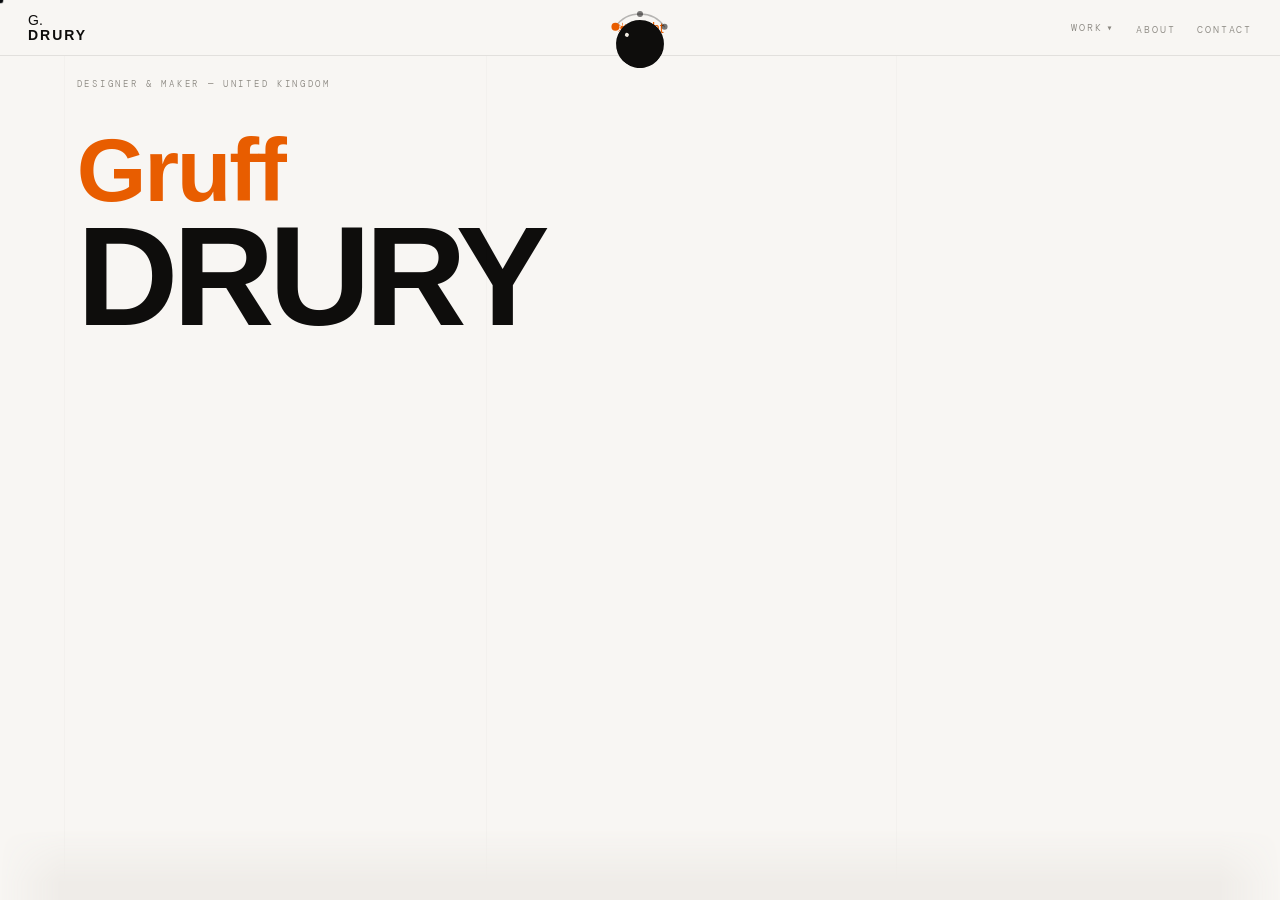
==== commit d1a87125: "Add files via upload dial finalisation" ====
--- a/index.html
+++ b/index.html
@@ -288,6 +288,16 @@
 
 /* ── cursor: force none on every element in this page ── */
 html, body, *, *::before, *::after { cursor: none !important; }
+
+/* dial inline */
+#dial-float{position:fixed;top:0;left:50%;transform:translate(-50%,4px);width:80px;height:80px;z-index:9998;pointer-events:none;overflow:visible;}
+#arc-svg{position:absolute;top:0;left:0;width:80px;height:80px;overflow:visible;pointer-events:none;z-index:2;}
+#nd-arc{fill:none;stroke-linecap:round;stroke-width:1.4;stroke:rgba(14,13,12,.28);}
+[data-theme="dark"] #nd-arc{stroke:rgba(240,235,227,.28);}
+#nd-knob{position:absolute;width:48px;height:48px;top:16px;left:16px;border-radius:50%;background:#0E0D0C;border:.5px solid rgba(14,13,12,.09);transition:background .4s,border-color .4s,transform .44s cubic-bezier(.34,1.08,.64,1);z-index:1;pointer-events:all;}
+[data-theme="dark"] #nd-knob{background:#3A3632;border-color:rgba(255,255,255,.07);}
+#nd-indicator{position:absolute;width:4.4px;height:4.4px;border-radius:50%;background:#F0EBE3;top:5px;left:50%;margin-left:-2.2px;}
+.nd-icon{color:#E85D00;}.nd-label{color:#E85D00;}
 </style>
 </head>
 <body>
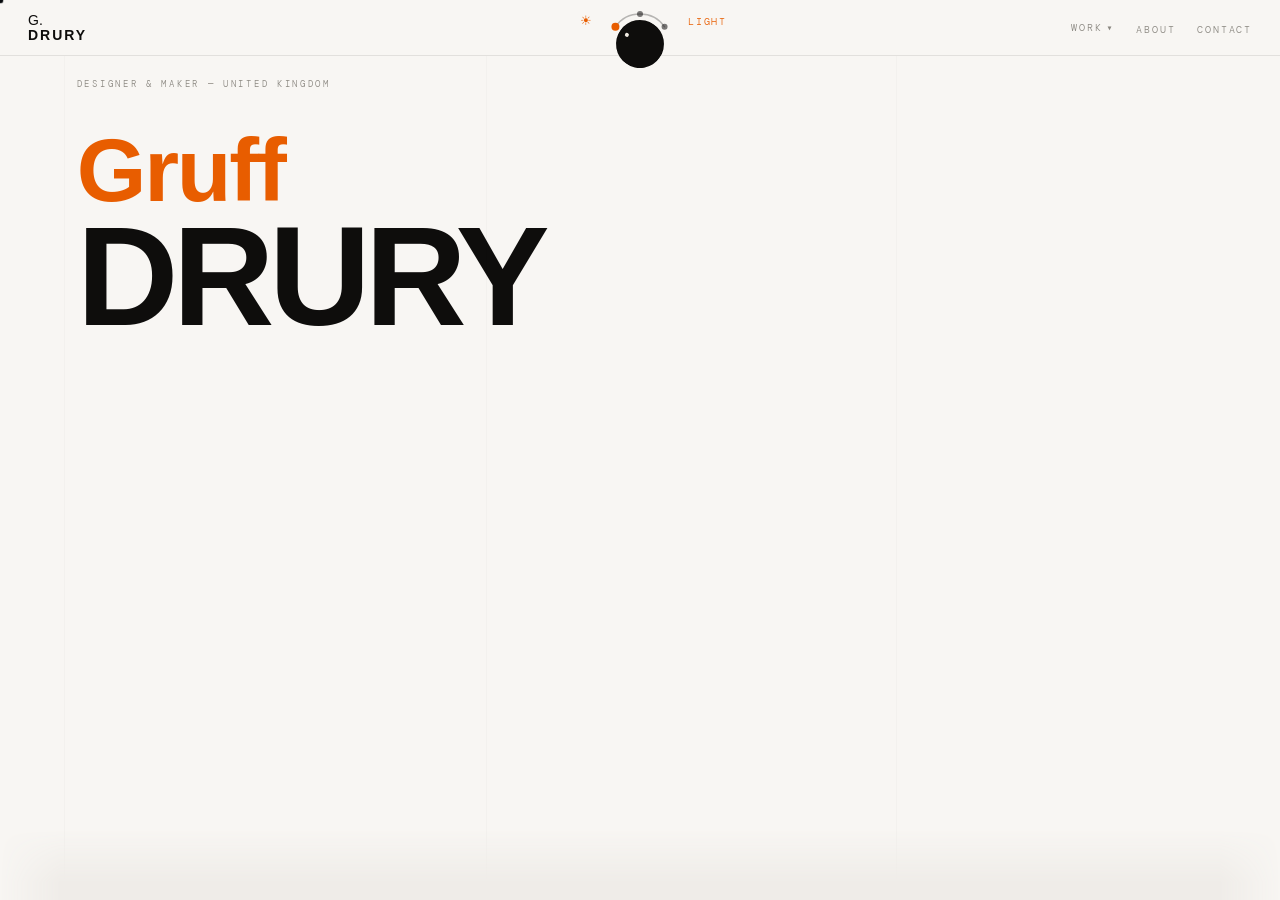
==== commit eaa56bff: "Add files via upload and again" ====
--- a/index.html
+++ b/index.html
@@ -297,7 +297,9 @@
 #nd-knob{position:absolute;width:48px;height:48px;top:16px;left:16px;border-radius:50%;background:#0E0D0C;border:.5px solid rgba(14,13,12,.09);transition:background .4s,border-color .4s,transform .44s cubic-bezier(.34,1.08,.64,1);z-index:1;pointer-events:all;}
 [data-theme="dark"] #nd-knob{background:#3A3632;border-color:rgba(255,255,255,.07);}
 #nd-indicator{position:absolute;width:4.4px;height:4.4px;border-radius:50%;background:#F0EBE3;top:5px;left:50%;margin-left:-2.2px;}
-.nd-icon{color:#E85D00;}.nd-label{color:#E85D00;}
+/* icon + label: absolutely positioned INSIDE dial-float, flanking the dial at nav text height */
+.nd-icon{position:absolute;right:calc(100% + 8px);top:10px;font-size:13px;line-height:1;color:#E85D00;pointer-events:all;white-space:nowrap;user-select:none;-webkit-user-select:none;}
+.nd-label{position:absolute;left:calc(100% + 8px);top:11px;font-family:'DM Mono','Courier New',monospace;font-size:10px;font-weight:300;letter-spacing:.18em;text-transform:uppercase;color:#E85D00;pointer-events:all;white-space:nowrap;user-select:none;-webkit-user-select:none;}
 </style>
 </head>
 <body>
@@ -305,6 +307,7 @@
 <div id="cur"></div>
 
 <div id="dial-float">
+  <span class="nd-icon" id="nd-icon" onclick="advTheme()">&#x2600;</span>
   <svg id="arc-svg" viewBox="0 0 80 80" xmlns="http://www.w3.org/2000/svg">
     <path id="nd-arc" d="M 15.43,22.79 A 30,30,0,0,1,40,10 A 30,30,0,0,1,64.57,22.79"/>
     <circle class="nd-pm" id="nd-pm0" cx="15.43" cy="22.79" r="3" fill="rgba(14,13,12,.55)" onclick="setTheme(0);event.stopPropagation();" style="pointer-events:all;"/>
@@ -314,6 +317,7 @@
   <div id="nd-knob" onclick="advTheme()">
     <div id="nd-indicator"></div>
   </div>
+  <span class="nd-label" id="nd-label" onclick="advTheme()">Light</span>
 </div>
 
 <div id="site">
@@ -347,13 +351,7 @@
       <div class="nav-mark" onclick="window.location.href='index.html'">
         <span class="nav-g">G.</span><span class="nav-drury">Drury</span>
       </div>
-      <div class="nav-center">
-        <div class="theme-dial">
-      <span class="nd-icon" id="nd-icon" onclick="advTheme()">&#x2600;</span>
-      <span class="nd-gap"></span>
-      <span class="nd-label" id="nd-label" onclick="advTheme()">Light</span>
-    </div>
-      </div>
+      <div class="nav-center"></div>
       <div class="nav-right">
         <ul class="nav-links">
           <li><span id="work-btn" onclick="toggleWork()">Work <span class="work-arrow" id="work-arrow">&#9662;</span></span></li>
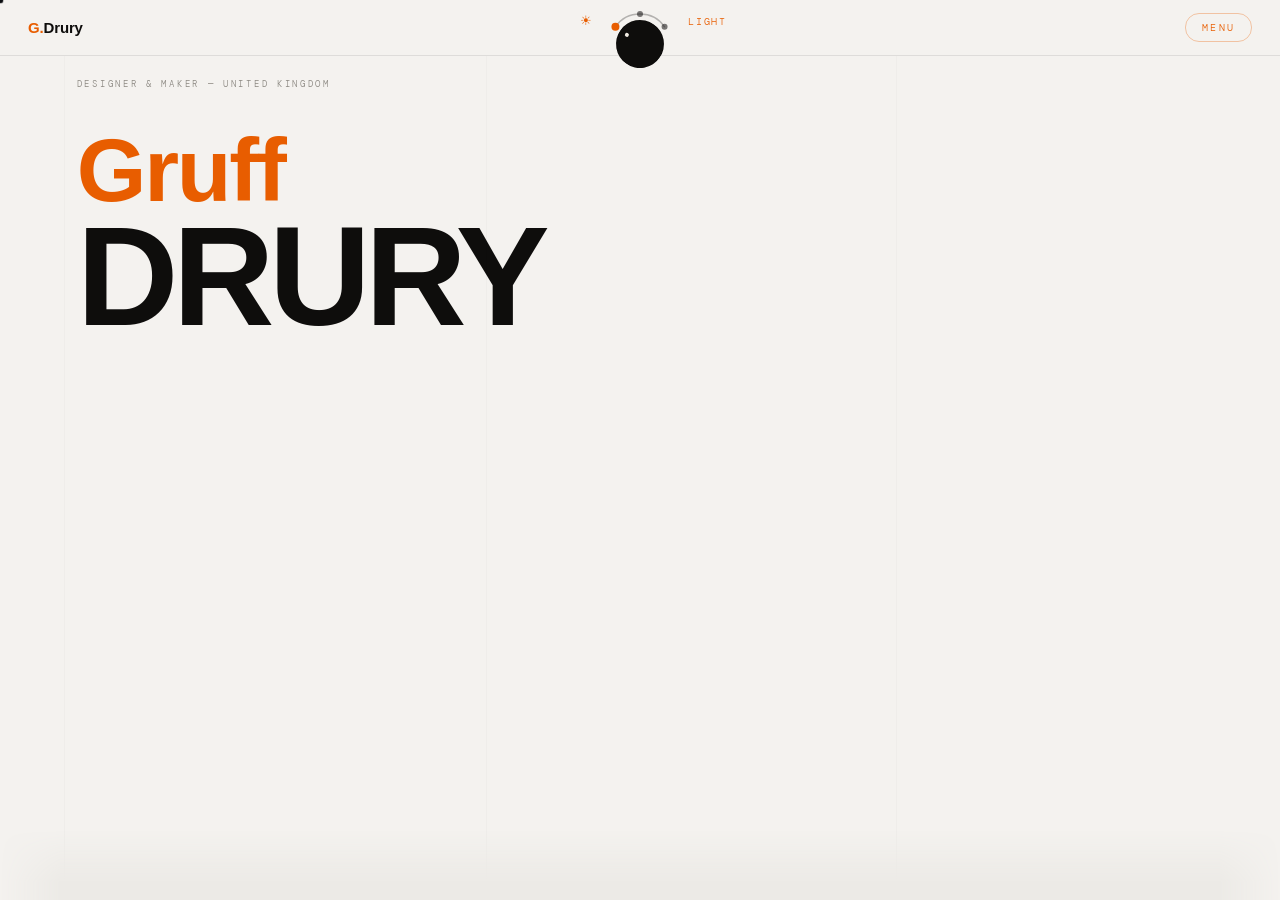
==== commit 0d472b1a: "Add files via upload pill-nav" ====
--- a/index.html
+++ b/index.html
@@ -353,35 +353,13 @@
       </div>
       <div class="nav-center"></div>
       <div class="nav-right">
-        <ul class="nav-links">
-          <li><span id="work-btn" onclick="toggleWork()">Work <span class="work-arrow" id="work-arrow">&#9662;</span></span></li>
-          <li><a href="about.html" style="font-family:'DM Mono',monospace;font-size:10px;font-weight:300;letter-spacing:0.18em;text-transform:uppercase;color:var(--muted);text-decoration:none;transition:color .2s;" onmouseover="this.style.color='var(--ink)'" onmouseout="this.style.color='var(--muted)'">About</a></li>
-          <li><a href="contact.html" style="font-family:'DM Mono',monospace;font-size:10px;font-weight:300;letter-spacing:0.18em;text-transform:uppercase;color:var(--muted);text-decoration:none;transition:color .2s;" onmouseover="this.style.color='var(--ink)'" onmouseout="this.style.color='var(--muted)'">Contact</a></li>
-        </ul>
+        <button id="btn-menu" onclick="menuToggle()">menu</button>
       </div>
     </nav>
 
     <!-- WORK OVERLAY (live site version) -->
-    <div class="w-overlay" id="w-overlay">
-      <div class="w-backdrop" onclick="closeWork()"></div>
-      <div class="w-panel">
-        <button class="w-close" onclick="closeWork()"><span>&#215;</span> Close</button>
-        <div class="w-inner">
-          <div>
-            <div class="w-label">Work</div>
-            <p class="w-intro">Projects spanning digital, spatial, material and illustrated disciplines — select one to explore.</p>
-          </div>
-          <div class="disc-list">
-            <div class="disc-item-overlay" onclick="goToArchive()"><span class="disc-name">Full Archive &#8594;</span><div class="disc-right"><span class="disc-count">All work</span><span class="disc-arr">&#8594;</span></div></div>
-            <div class="disc-item-overlay" onclick="goToArchive('graphic')"><span class="disc-name">Graphic &amp; Brand</span><div class="disc-right"><span class="disc-count">7 projects</span><span class="disc-arr">&#8594;</span></div></div>
-            <div class="disc-item-overlay" onclick="goToArchive('ux')"><span class="disc-name">UX &amp; Digital</span><div class="disc-right"><span class="disc-count">3 projects</span><span class="disc-arr">&#8594;</span></div></div>
-            <div class="disc-item-overlay" onclick="goToArchive('material')"><span class="disc-name">Material &amp; Object</span><div class="disc-right"><span class="disc-count">2 projects</span><span class="disc-arr">&#8594;</span></div></div>
-            <div class="disc-item-overlay" onclick="goToArchive('research')"><span class="disc-name">Research &amp; Writing</span><div class="disc-right"><span class="disc-count">9 projects</span><span class="disc-arr">&#8594;</span></div></div>
-            <div class="disc-item-overlay" onclick="goToArchive('drawing')"><span class="disc-name">Drawing Practice</span><div class="disc-right"><span class="disc-count">5 projects</span><span class="disc-arr">&#8594;</span></div></div>
-          </div>
-        </div>
-      </div>
-    </div>
+    <!-- (work overlay removed — replaced by menu pill dropdown) -->
+
 
     <!-- HERO -->
     <section id="s-hero">
@@ -986,5 +964,7 @@
   el.addEventListener('mouseleave',function(){setHover(false);});
 });
 </script>
+<script src="https://cdnjs.cloudflare.com/ajax/libs/gsap/3.12.5/gsap.min.js"></script>
+<script src="js/nav-menu.js"></script>
 </body>
 </html>
--- a/css/main.css
+++ b/css/main.css
@@ -10,8 +10,8 @@
 
 /* ── TOKENS ── */
 :root {
-  --bg:        #F8F6F3;
-  --bg2:       #EFECE8;
+  --bg:        #F4F2EF;
+  --bg2:       #ECEAE6;
   --ink:       #0E0D0C;
   --ink2:      #2A2825;
   --muted:     #8A8780;
@@ -55,12 +55,12 @@
   align-items: center; padding: 13px 28px;
   background: var(--bg); border-bottom: 0.5px solid var(--border);
   transition: background 0.4s, border-color 0.4s;
-}
-.nav-mark { display: flex; flex-direction: column; line-height: 1; gap: 1px; }
-.nav-griff { font-family: 'Satoshi', sans-serif; font-weight: 700; font-style: italic; font-size: 11px; color: var(--orange); letter-spacing: -0.01em; }
-.nav-drury { font-family: 'Satoshi', sans-serif; font-weight: 700; font-size: 14px; letter-spacing: 0.14em; text-transform: uppercase; color: var(--ink); transition: color 0.4s; }
-.nav-welsh { font-family: 'DM Mono', monospace; font-size: 7px; font-weight: 300; letter-spacing: 0.1em; color: var(--muted); transition: color 0.4s; }
-.nav-center { display: flex; justify-content: center; }
+  overflow: visible; /* dial knob hangs below nav edge */
+}
+.nav-mark { display: flex; align-items: baseline; gap: 0; line-height: 1; cursor: pointer; }
+.nav-g { font-family: 'Satoshi', sans-serif; font-weight: 700; font-size: 15px; letter-spacing: -0.01em; color: var(--orange); }
+.nav-drury { font-family: 'Satoshi', sans-serif; font-weight: 700; font-size: 15px; letter-spacing: -0.01em; color: var(--ink); transition: color 0.4s; }
+.nav-center { display: flex; justify-content: center; align-items: center; overflow: visible; }
 .nav-right  { display: flex; justify-content: flex-end; align-items: center; gap: 22px; }
 .nav-links  { display: flex; gap: 22px; list-style: none; align-items: center; }
 .nav-links li span {
@@ -133,3 +133,122 @@
 
 @keyframes up { from { opacity: 0; transform: translateY(16px); } to { opacity: 1; transform: translateY(0); } }
 @keyframes bob { 0%,100% { transform: translateY(0); } 50% { transform: translateY(3px); } }
+
+
+/* ── CURSOR: white + difference blend = auto-inversion on any bg ── */
+*, *::before, *::after { cursor: none !important; }
+#cur {
+  position: fixed; width: 7px; height: 7px; background: #fff;
+  border-radius: 50%; pointer-events: none; z-index: 9999;
+  transform: translate(-50%,-50%); mix-blend-mode: difference;
+  transition: width .28s cubic-bezier(0.22,1,0.36,1),
+              height .28s cubic-bezier(0.22,1,0.36,1),
+              opacity .28s, transform .12s cubic-bezier(0.34,1.56,0.64,1);
+}
+
+/* ── THEME DIAL ── */
+/* ── theme dial ─────────────────────────────────────────────────── */
+
+/* dial knob fill: near-black light, visible grey dark */
+:root               { --dial-knob: #0E0D0C; }
+[data-theme="dark"] { --dial-knob: #3A3632; }
+
+/* floating dial: fixed, centred on viewport, never in nav DOM */
+#dial-float { position:fixed; top:0; left:50%; transform:translate(-50%,4px);
+  width:80px; height:80px; z-index:9998; pointer-events:none; overflow:visible; }
+#arc-svg { position:absolute; top:0; left:0; width:80px; height:80px;
+  overflow:visible; pointer-events:none; z-index:2; }
+#nd-arc { fill:none; stroke-linecap:round; stroke-width:1.4;
+  stroke:rgba(14,13,12,.28); }
+[data-theme="dark"] #nd-arc { stroke:rgba(240,235,227,.28); }
+#nd-knob { position:absolute; width:48px; height:48px; top:16px; left:16px;
+  border-radius:50%; background:var(--dial-knob); border:.5px solid var(--border);
+  transition:background .4s, border-color .4s, transform .44s cubic-bezier(.34,1.08,.64,1);
+  z-index:1; pointer-events:all; }
+#nd-indicator { position:absolute; width:4.4px; height:4.4px; border-radius:50%;
+  background:#F0EBE3; top:5px; left:50%; margin-left:-2.2px; }
+
+/* nav dial row: icon + spacer + label */
+
+.nd-icon { position:absolute; right:calc(100% + 8px); top:10px; font-size:13px; line-height:1; color:var(--orange); pointer-events:all; white-space:nowrap; user-select:none; -webkit-user-select:none; }
+
+.nd-label { position:absolute; left:calc(100% + 8px); top:11px; font-family:'DM Mono',monospace; font-size:10px; font-weight:300; letter-spacing:.18em; text-transform:uppercase; color:var(--orange); pointer-events:all; white-space:nowrap; user-select:none; -webkit-user-select:none; }
+
+/* ──────────────────────────────────────────────────────────────────
+   MENU DROPDOWN  ·  Pill-based site navigation
+   Sits below the existing nav; appears when #btn-menu is clicked.
+   Theme-aware colours are applied via JS (NAV_ITEMS in nav-menu.js).
+   ────────────────────────────────────────────────────────────────── */
+
+/* Menu trigger button — replaces the old Work / About / Contact links */
+#btn-menu{
+  font-family:'DM Mono',monospace; font-size:10px; font-weight:300;
+  letter-spacing:0.22em; text-transform:uppercase;
+  color:#E85D00; background:none; cursor:pointer;
+  padding:7px 16px; border-radius:14px;
+  border:0.5px solid rgba(232,93,0,0.32);
+  transition:background 0.18s, color 0.18s;
+}
+#btn-menu:hover{ background:rgba(232,93,0,0.08); }
+[data-theme="dark"] #btn-menu{ color:#E85D00; border-color:rgba(232,93,0,0.40); }
+
+/* Background overlay (covers everything below the nav when menu open) */
+#menu-overlay{
+  position:fixed; top:44px; left:0; right:0; bottom:0;
+  background:var(--bg);
+  opacity:0; pointer-events:none;
+  z-index:480;
+  transition:opacity 0.32s ease;
+}
+#menu-overlay.open{ opacity:1; pointer-events:all; }
+[data-theme="fun"] #menu-overlay{ background:#E0AA32; }
+[data-theme="dark"] #menu-overlay{ background:#0C0C0C; }
+[data-theme="light"] #menu-overlay{ background:#F5F2ED; }
+
+/* Pill list container — stacked vertically, right-aligned to nav */
+#menu-list{
+  position:fixed; top:60px; right:0; left:0; bottom:0;
+  z-index:490; pointer-events:none;
+  display:flex; flex-direction:column-reverse;
+  align-items:flex-end; justify-content:flex-end;
+  gap:14px; padding:0 28px 56px;
+}
+#menu-list.open{ pointer-events:auto; }
+
+/* Individual menu pill — slides in from off-screen left, right end fixed near nav */
+.mpill{
+  position:relative;
+  height:36px;
+  width:calc(50vw + 170px);          /* extends well off-screen left */
+  display:flex; align-items:center; justify-content:flex-end;
+  opacity:0; transform:translateX(-60vw);
+  transition:filter 0.18s;
+}
+.mpill:not(.future):hover{ filter:brightness(1.08); }
+.mpill.future{ opacity:0.42 !important; cursor:default; }
+
+.mpill-wrap{ width:100%; height:100%; position:relative; }
+.mpill-body{
+  width:100%; height:100%; border-radius:18px;
+  position:relative; background:#9D0877; /* default; overridden by JS */
+}
+.mpill-lbl{
+  position:absolute; right:48px; top:50%; transform:translateY(-50%);
+  font-family:'DM Mono',monospace; font-size:14px; font-weight:300;
+  letter-spacing:0.12em; text-transform:uppercase;
+  color:var(--bg);                       /* cut-out — matches menu overlay */
+  white-space:nowrap; pointer-events:none;
+}
+[data-theme="fun"] .mpill-lbl{ color:#E0AA32; }
+[data-theme="dark"] .mpill-lbl{ color:#0C0C0C; }
+[data-theme="light"] .mpill-lbl{ color:#F5F2ED; }
+
+.mpill-cap{
+  position:absolute; right:6px; top:50%; transform:translateY(-50%);
+  width:24px; height:24px; border-radius:50%;
+  background:rgba(0,0,0,0.22); pointer-events:none;
+}
+
+/* Hide existing Work overlay markup if present (we're replacing it) */
+.w-overlay{ display:none !important; }
+
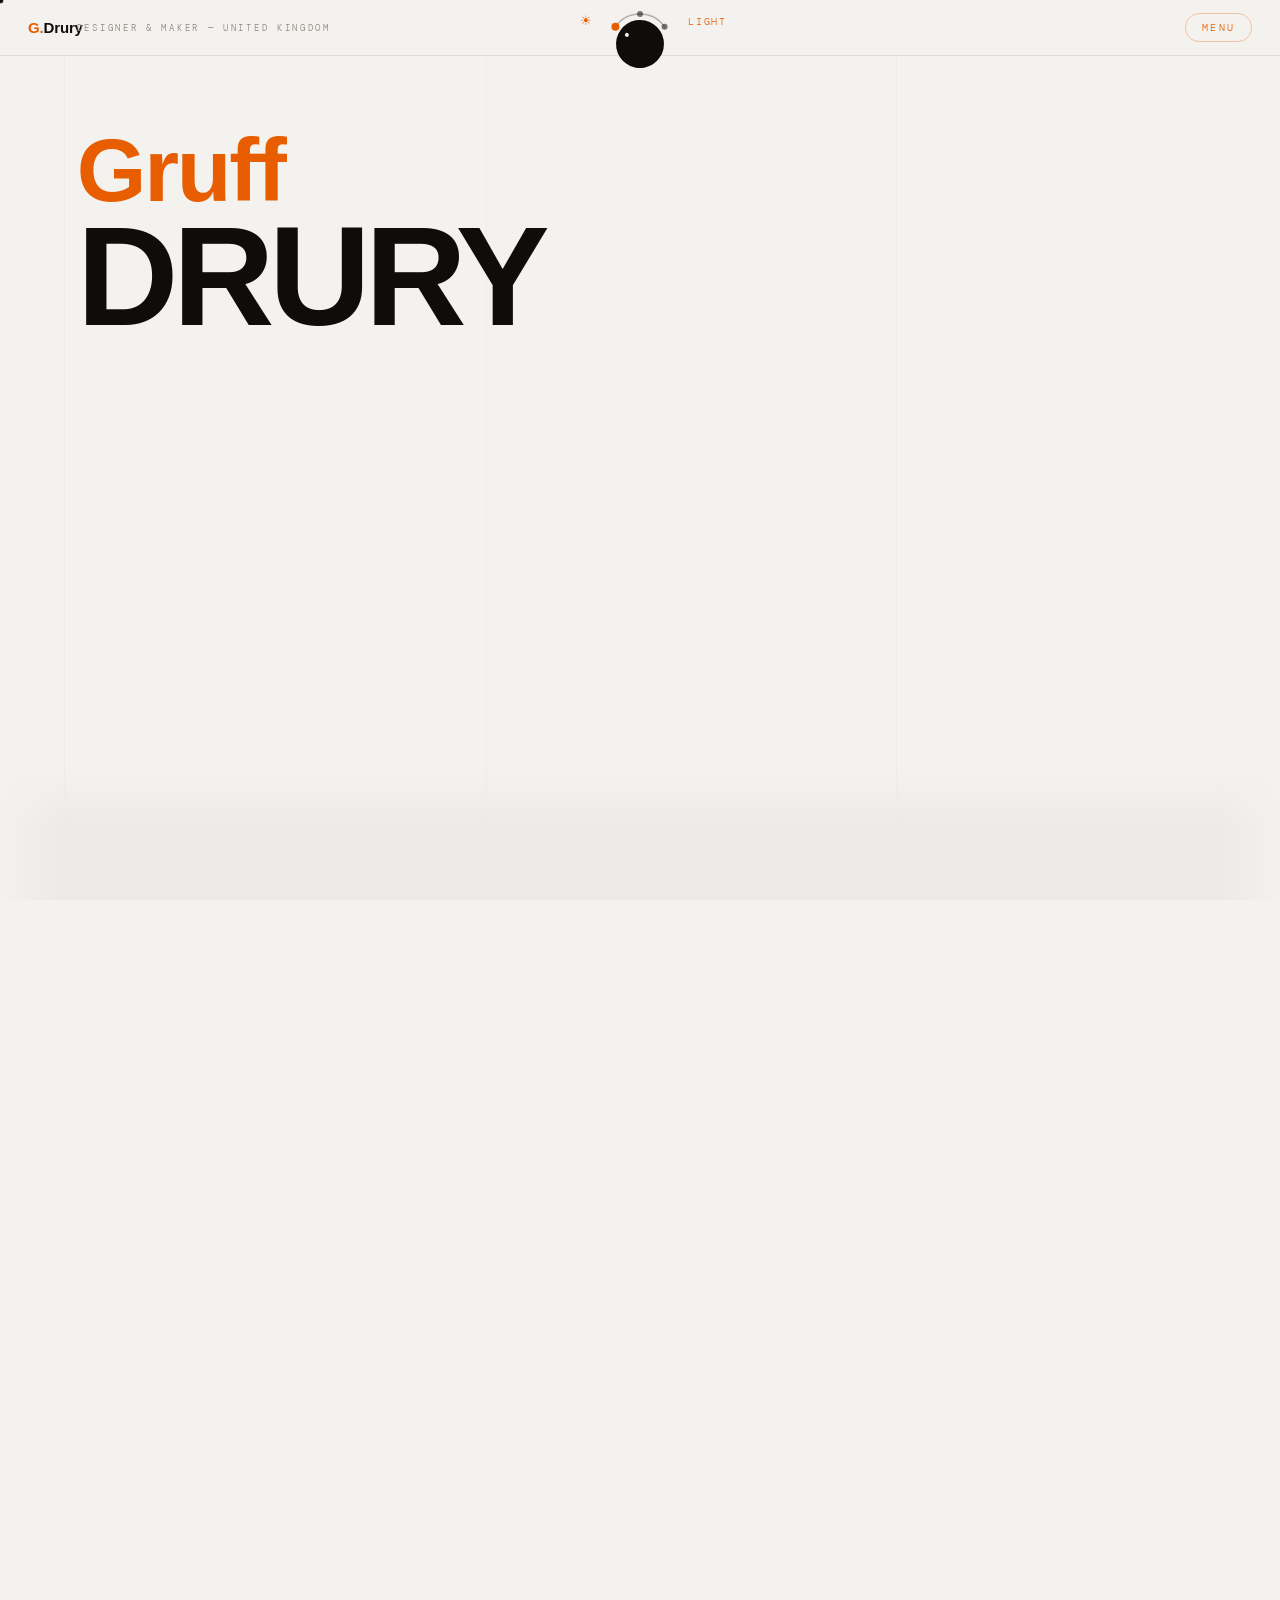
==== commit 14a41531: "Add files via upload GRUFFDRURY.WEBSITE - 3.1 - pill nav update fixes" ====
--- a/index.html
+++ b/index.html
@@ -358,8 +358,10 @@
     </nav>
 
     <!-- WORK OVERLAY (live site version) -->
-    <!-- (work overlay removed — replaced by menu pill dropdown) -->
-
+    <!-- (work overlay removed — replaced by pill menu) -->
+        </div>
+      </div>
+    </div>
 
     <!-- HERO -->
     <section id="s-hero">
@@ -789,7 +791,7 @@
   });
 
   /* nav links + CTAs → orange */
-  document.querySelectorAll('.nav-links li span, .nav-links a, .disc-item-overlay').forEach(el => {
+  document.querySelectorAll('#btn-menu, .disc-item-overlay').forEach(el => {
     el.addEventListener('mouseenter', () => setCur('button'));
     el.addEventListener('mouseleave', () => setCur('default'));
   });
@@ -959,12 +961,12 @@
   c.style.mixBlendMode=on?'normal':'difference';
   c.style.width=c.style.height=on?'9px':'8px';
 }
-document.querySelectorAll('.nav-link,.nav-links li span,.nav-links a,.nd-icon,.nd-label,.nd-pm,#nd-knob').forEach(function(el){
+document.querySelectorAll('#btn-menu,.nd-icon,.nd-label,.nd-pm,#nd-knob').forEach(function(el){
   el.addEventListener('mouseenter',function(){setHover(true);});
   el.addEventListener('mouseleave',function(){setHover(false);});
 });
 </script>
 <script src="https://cdnjs.cloudflare.com/ajax/libs/gsap/3.12.5/gsap.min.js"></script>
-<script src="js/nav-menu.js"></script>
+<script src="js/nav-system.js"></script>
 </body>
 </html>
--- a/css/main.css
+++ b/css/main.css
@@ -174,13 +174,24 @@
 
 .nd-label { position:absolute; left:calc(100% + 8px); top:11px; font-family:'DM Mono',monospace; font-size:10px; font-weight:300; letter-spacing:.18em; text-transform:uppercase; color:var(--orange); pointer-events:all; white-space:nowrap; user-select:none; -webkit-user-select:none; }
 
-/* ──────────────────────────────────────────────────────────────────
-   MENU DROPDOWN  ·  Pill-based site navigation
-   Sits below the existing nav; appears when #btn-menu is clicked.
-   Theme-aware colours are applied via JS (NAV_ITEMS in nav-menu.js).
-   ────────────────────────────────────────────────────────────────── */
-
-/* Menu trigger button — replaces the old Work / About / Contact links */
+
+/* ════════════════════════════════════════════════════════════════
+   MENU + ARCHIVE OVERLAY SYSTEM
+   Embedded on every page so the menu and archive are always accessible.
+   Z-index hierarchy:
+     #dial-float    9998   (always on top)
+     .top-nav        9300   (overridden below — above menu-overlay)
+     #archive-area  9160
+     #menu-overlay  9150
+   ════════════════════════════════════════════════════════════════ */
+
+/* Top nav: bump z to sit above menu/archive overlays ONLY while they're open.
+   This preserves the homepage's floating card layering during normal browsing
+   (floating cards z:500 remain ABOVE the resting nav z:20).                    */
+body.menu-state .top-nav,
+body.archive-state .top-nav{ z-index:9300 !important; }
+
+/* Menu trigger button — replaces old Work/About/Contact links */
 #btn-menu{
   font-family:'DM Mono',monospace; font-size:10px; font-weight:300;
   letter-spacing:0.22em; text-transform:uppercase;
@@ -192,63 +203,254 @@
 #btn-menu:hover{ background:rgba(232,93,0,0.08); }
 [data-theme="dark"] #btn-menu{ color:#E85D00; border-color:rgba(232,93,0,0.40); }
 
-/* Background overlay (covers everything below the nav when menu open) */
+
+/* ── demo menu + archive overlay styles ── */
+
+:root,[data-theme="fun"]{
+  --page-bg:#121110;
+  --archive-bg:#E0AA32;
+  --disc-text:#E0AA32;
+  --overlay-bg:#E0AA32;  /* golden — matches archive */
+  --nav-fg-hi:rgba(240,237,232,.88);
+  --nav-fg-lo:rgba(255,255,255,.32);
+  --page-fg:rgba(192,189,184,1);
+}
+[data-theme="dark"]{
+  --page-bg:#0C0C0C;
+  --archive-bg:#0D0C0B;
+  --disc-text:#0D0C0B;
+  --overlay-bg:#0C0C0C;
+  --nav-fg-hi:rgba(240,237,232,.88);
+  --nav-fg-lo:rgba(255,255,255,.32);
+  --page-fg:rgba(192,189,184,1);
+}
+[data-theme="light"]{
+  --page-bg:#F5F2ED;
+  --archive-bg:#F5F2ED;
+  --disc-text:#F5F2ED;
+  --overlay-bg:#F5F2ED;
+  --nav-fg-hi:rgba(20,18,16,.88);
+  --nav-fg-lo:rgba(0,0,0,.38);
+  --page-fg:rgba(60,55,48,1);
+}
 #menu-overlay{
-  position:fixed; top:44px; left:0; right:0; bottom:0;
-  background:var(--bg);
-  opacity:0; pointer-events:none;
-  z-index:480;
-  transition:opacity 0.32s ease;
-}
-#menu-overlay.open{ opacity:1; pointer-events:all; }
-[data-theme="fun"] #menu-overlay{ background:#E0AA32; }
-[data-theme="dark"] #menu-overlay{ background:#0C0C0C; }
-[data-theme="light"] #menu-overlay{ background:#F5F2ED; }
-
-/* Pill list container — stacked vertically, right-aligned to nav */
-#menu-list{
-  position:fixed; top:60px; right:0; left:0; bottom:0;
-  z-index:490; pointer-events:none;
-  display:flex; flex-direction:column-reverse;
-  align-items:flex-end; justify-content:flex-end;
-  gap:14px; padding:0 28px 56px;
-}
-#menu-list.open{ pointer-events:auto; }
-
-/* Individual menu pill — slides in from off-screen left, right end fixed near nav */
+  position:fixed;top:0;left:0;right:0;height:0;
+  overflow:hidden;background:var(--overlay-bg);z-index:9150;
+}
+#menu-overlay::after{content:'';position:absolute;bottom:0;left:0;right:0;
+  height:.5px;background:rgba(0,0,0,.08);}
+#nav-pills-wrap{
+  position:absolute;
+  bottom:56px;    /* above the nav bar position */
+  left:-170px;    /* left end of pills stays off-screen */
+}
 .mpill{
-  position:relative;
-  height:36px;
-  width:calc(50vw + 170px);          /* extends well off-screen left */
-  display:flex; align-items:center; justify-content:flex-end;
-  opacity:0; transform:translateX(-60vw);
-  transition:filter 0.18s;
-}
-.mpill:not(.future):hover{ filter:brightness(1.08); }
-.mpill.future{ opacity:0.42 !important; cursor:default; }
-
-.mpill-wrap{ width:100%; height:100%; position:relative; }
-.mpill-body{
-  width:100%; height:100%; border-radius:18px;
-  position:relative; background:#9D0877; /* default; overridden by JS */
-}
+  /* Width: visible portion to ~centre + 170px hidden on left */
+  width:calc(50vw + 170px);
+  height:28px;border-radius:14px;
+  margin-bottom:11px;
+  position:relative;overflow:hidden;cursor:pointer;
+  display:block;transform-origin:0% 50%;
+}
+.mpill.future{opacity:.38;cursor:default;}
 .mpill-lbl{
-  position:absolute; right:48px; top:50%; transform:translateY(-50%);
-  font-family:'DM Mono',monospace; font-size:14px; font-weight:300;
-  letter-spacing:0.12em; text-transform:uppercase;
-  color:var(--bg);                       /* cut-out — matches menu overlay */
-  white-space:nowrap; pointer-events:none;
-}
-[data-theme="fun"] .mpill-lbl{ color:#E0AA32; }
-[data-theme="dark"] .mpill-lbl{ color:#0C0C0C; }
-[data-theme="light"] .mpill-lbl{ color:#F5F2ED; }
-
-.mpill-cap{
-  position:absolute; right:6px; top:50%; transform:translateY(-50%);
-  width:24px; height:24px; border-radius:50%;
-  background:rgba(0,0,0,0.22); pointer-events:none;
-}
-
-/* Hide existing Work overlay markup if present (we're replacing it) */
-.w-overlay{ display:none !important; }
-
+  position:absolute;right:30px;top:50%;transform:translateY(-50%);
+  font-family:'DM Mono',monospace;font-size:14px;font-weight:300;
+  letter-spacing:.12em;text-transform:uppercase;
+  color:var(--overlay-bg);white-space:nowrap;pointer-events:none;
+}
+.mpill-cap{position:absolute;right:0;top:0;width:28px;height:28px;
+  border-radius:50%;background:rgba(0,0,0,.24);pointer-events:none;}
+#archive-area{
+  position:fixed;inset:0;background:var(--archive-bg);
+  z-index:9160;opacity:0;pointer-events:none;overflow:hidden;
+}
+#archive-scroll{
+  position:absolute;top:0;left:0;right:0;
+  height:200vh;
+  z-index:20; /* explicit — prevents GSAP transform from creating z:auto context below pin-bar */
+}
+#nav-stage{
+  position:relative;height:100vh;
+  /* overflow:visible — pills counter-animate above nav-stage into pin-bar */
+}
+#project-stage{
+  position:relative;height:100vh;
+  background:var(--project-bg);
+  display:flex;flex-direction:column;
+  justify-content:flex-end;padding:0 80px 80px;
+}
+#project-stage::before{
+  content:'';
+  position:absolute;top:0;left:0;right:0;height:56px;
+  background:var(--archive-bg);  /* golden in fun, matches archive bg in all modes */
+  z-index:0;
+}
+.btn-back{
+  position:absolute;top:14px;left:28px;
+  padding:6px 16px;border-radius:var(--pr,14px);
+  border:.5px solid rgba(14,13,12,.1);
+  background:none;
+  font-family:'DM Mono',monospace;font-size:8px;font-weight:300;
+  letter-spacing:.22em;text-transform:uppercase;
+  color:rgba(14,13,12,.35);background:none;border:none;cursor:pointer;
+  transition:color .2s;
+}
+.btn-back:hover{color:rgba(14,13,12,.72);}
+[data-theme="dark"] .btn-back{color:rgba(240,237,232,.32);}
+[data-theme="dark"] .btn-back:hover{color:rgba(240,237,232,.70);}
+[data-theme="light"] .btn-back{color:rgba(20,18,16,.32);}
+[data-theme="light"] .btn-back:hover{color:rgba(20,18,16,.72);}
+.proj-cat{
+  font-family:'DM Mono',monospace;font-size:10px;font-weight:300;
+  letter-spacing:.22em;text-transform:uppercase;
+  color:rgba(14,13,12,.45);margin-bottom:12px;
+}
+.proj-name{
+  font-family:'Satoshi',sans-serif;font-weight:700;
+  font-size:clamp(28px,4vw,52px);letter-spacing:-.02em;
+  color:rgba(14,13,12,.82);margin-bottom:32px;line-height:1.1;
+}
+.proj-placeholder{
+  width:min(480px,60vw);height:3px;
+  background:rgba(14,13,12,.12);border-radius:2px;
+}
+[data-theme="dark"] .proj-cat,[data-theme="dark"] .proj-name,
+[data-theme="dark"] .proj-placeholder{
+  color:rgba(240,237,232,.75);
+}
+[data-theme="dark"] .proj-placeholder{background:rgba(240,237,232,.12);}
+#archive-area.live{pointer-events:all;}
+#btn-close{
+  position:absolute;top:12px;right:24px;z-index:50;
+  font-family:'DM Mono',monospace;font-size:8px;font-weight:300;
+  letter-spacing:.22em;text-transform:uppercase;color:rgba(14,13,12,.38);
+  background:none;border:none;cursor:pointer;transition:color .2s;
+  padding:6px 14px;border-radius:var(--pr,14px);
+  border:.5px solid rgba(14,13,12,.1);
+}
+#btn-close:hover{color:rgba(14,13,12,.78);}
+[data-theme='dark'] #btn-close{color:rgba(240,237,232,.32);}
+[data-theme='dark'] #btn-close:hover{color:rgba(240,237,232,.72);}
+[data-theme='light'] #btn-close{color:rgba(20,18,16,.35);}
+[data-theme='light'] #btn-close:hover{color:rgba(20,18,16,.75);}
+.disc-canvas{position:absolute;top:0;left:0;right:0;height:100%;overflow:hidden;}
+.arc-layer{position:absolute;inset:0;z-index:20;pointer-events:none;overflow:visible;}
+:root,[data-theme="fun"]{--project-bg:#1A1000;}
+[data-theme="dark"]{--project-bg:#0D0C0B;}
+[data-theme="light"]{--project-bg:#EDE0C4;}
+#pin-bar{
+  position:absolute;top:0;left:0;right:0;height:56px;
+  background:var(--archive-bg);
+  z-index:15;  /* below arc-layer z:20 — actual pills show above */
+  display:flex;align-items:center;padding:0 28px;gap:0;
+  opacity:0;pointer-events:none;
+}
+#pin-bar.live{pointer-events:all;}
+.pin-pill{height:var(--ph);border-radius:var(--pr);position:relative;
+  overflow:hidden;cursor:pointer;flex-shrink:0;}
+.pin-pill:hover{filter:brightness(1.12);}
+.pin-pill-lbl{
+  position:absolute;right:32px;left:10px;top:50%;transform:translateY(-50%);
+  white-space:nowrap;text-align:right;overflow:hidden;text-overflow:ellipsis;
+  font-family:'DM Mono',monospace;font-size:12px;font-weight:300;
+  letter-spacing:.12em;text-transform:uppercase;color:var(--disc-text);pointer-events:none;
+}
+.pin-cap{position:absolute;right:0;top:0;width:var(--ph);height:var(--ph);
+  border-radius:50%;background:rgba(0,0,0,.38);pointer-events:none;}
+#go-wrap{position:absolute;left:50%;transform:translateX(-50%);
+  opacity:0;pointer-events:none;z-index:46;}
+#go-wrap.active{pointer-events:all;}
+.action-pill{height:var(--ph);border-radius:var(--pr);
+  display:flex;align-items:center;padding:0 40px;
+  font-family:'DM Mono',monospace;font-size:12px;font-weight:300;
+  letter-spacing:.2em;text-transform:uppercase;white-space:nowrap;cursor:pointer;}
+.action-pill:hover{filter:brightness(1.15);}
+.go-pill{background:#2CB919;color:#0A1A08;}
+.back-pill{background:#C8200C;color:#1A0402;}
+.pill-row{position:absolute;left:0;right:0;height:var(--ph,18px);pointer-events:none;}
+.hz-lcap{
+  /* Left-end cap for disc pill — counter-scales during any hz scaleX change
+     to keep the rounded end perfectly circular at all times.
+     Mirrors the right-end .seg-cap counter-scale approach.           */
+  position:absolute;
+  left:calc(-1 * var(--pr));
+  top:0;
+  width:var(--ph);height:var(--ph);border-radius:50%;
+  background:var(--col);pointer-events:none;z-index:3;
+  transform-origin:50% 50%;
+}
+.pill-hover{--lbl-sx:1;position:absolute;left:0;top:0;height:var(--ph,18px);
+  cursor:pointer;pointer-events:all;transform-origin:0% 50%;}
+.pill-hover.locked{pointer-events:none;}
+.pill-hover:hover{filter:brightness(1.1);}
+.pill-anchor{position:absolute;left:calc(var(--pr,9px) * -1);top:0;}
+.seg{height:var(--ph,18px);background:var(--col);border-radius:var(--pr,9px);
+  transform-origin:0% 50%;position:relative;display:block;}
+.seg-cap{position:absolute;right:0;top:0;width:var(--ph,18px);height:var(--ph,18px);
+  border-radius:50%;background:var(--cap);pointer-events:none;z-index:1;}
+.seg-lbl{
+  position:absolute;right:56px;left:-600px;top:50%;
+  transform:translateY(-50%) scaleX(var(--lbl-sx));transform-origin:100% 50%;
+  white-space:nowrap;text-align:right;
+  font-family:'DM Mono',monospace;font-size:14px;font-weight:300;
+  letter-spacing:.12em;text-transform:uppercase;
+  color:var(--archive-bg);pointer-events:none;
+}
+.float-pill{position:absolute;height:var(--ph,18px);border-radius:var(--pr,9px);
+  overflow:hidden;pointer-events:none;}
+.fpill-lbl{position:absolute;right:28px;left:-400px;top:50%;transform:translateY(-50%);
+  white-space:nowrap;text-align:right;
+  font-family:'DM Mono',monospace;font-size:14px;font-weight:300;
+  letter-spacing:.12em;text-transform:uppercase;
+  color:var(--archive-bg);}
+.fcap{position:absolute;right:0;top:0;width:var(--ph,18px);height:var(--ph,18px);
+  border-radius:50%;background:rgba(0,0,0,.38);}
+.spill{position:absolute;height:var(--ph,18px);border-radius:var(--pr,9px);
+  overflow:visible;pointer-events:all;cursor:pointer;}
+.spill-body{width:100%;height:100%;border-radius:var(--pr,9px);overflow:hidden;position:relative;}
+.spill:hover .spill-body{filter:brightness(1.18);}
+.spill-lbl{position:absolute;right:44px;left:16px;top:50%;transform:translateY(-50%);
+  white-space:nowrap;overflow:hidden;text-overflow:ellipsis;text-align:right;
+  font-family:'DM Mono',monospace;font-size:14px;font-weight:300;
+  letter-spacing:.12em;text-transform:uppercase;
+  color:var(--archive-bg);}
+.scap{position:absolute;right:0;top:0;width:var(--ph,18px);height:var(--ph,18px);
+  border-radius:50%;background:rgba(0,0,0,.22);}
+.spill::after{content:attr(data-full);position:absolute;bottom:calc(100% + 6px);right:0;
+  background:rgba(12,12,12,.92);color:rgba(255,255,255,.82);
+  font-family:'DM Mono',monospace;font-size:7px;font-weight:300;
+  letter-spacing:.12em;text-transform:uppercase;padding:5px 8px;border-radius:2px;
+  white-space:nowrap;pointer-events:none;opacity:0;transform:translateY(4px);
+  transition:opacity .18s,transform .18s;z-index:9100;}
+.spill:hover::after{opacity:1;transform:translateY(0);}
+.cpill{position:absolute;height:var(--ph,18px);border-radius:var(--pr,9px);
+  overflow:hidden;pointer-events:none;}
+.cpill-lbl{position:absolute;right:44px;left:16px;top:50%;transform:translateY(-50%);
+  white-space:nowrap;overflow:hidden;text-overflow:ellipsis;text-align:right;
+  font-family:'DM Mono',monospace;font-size:14px;font-weight:300;
+  letter-spacing:.12em;text-transform:uppercase;
+  color:var(--archive-bg);}
+
+/* ════════════════════════════════════════════════════════════════
+   STATE TRANSITIONS  ·  Make nav transparent during menu/archive
+   so the menu-overlay colour flows behind it (matches demo design).
+   The nav body class is toggled by nav-system.js.
+   ════════════════════════════════════════════════════════════════ */
+.top-nav{
+  transition: background 0.32s ease, backdrop-filter 0.32s ease,
+              border-color 0.32s ease;
+}
+body.menu-state .top-nav,
+body.archive-state .top-nav{
+  background: transparent !important;
+  backdrop-filter: none !important;
+  -webkit-backdrop-filter: none !important;
+  border-bottom-color: transparent !important;
+}
+
+/* The dial label/icon use orange. During archive-state the dial sits in the
+   bottom-right corner against the archive's coloured background — keep the
+   orange visible against any theme background. */
+body.archive-state .nd-icon,
+body.archive-state .nd-label{ color: #E85D00; }
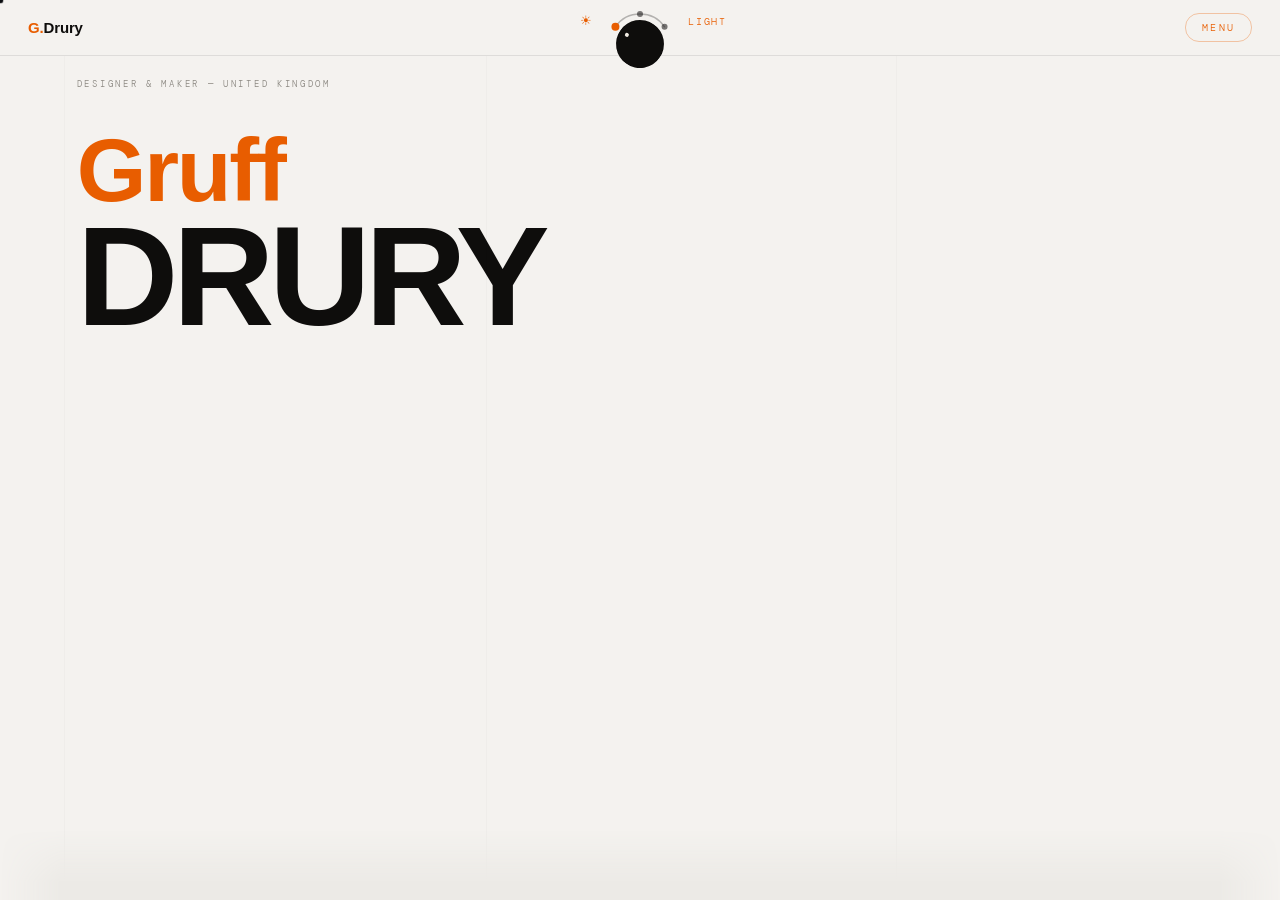
==== commit 11243f39: "Add files via upload GRUFFDRURY.WEBSITE - 3.2 - pill nav update" ====
--- a/index.html
+++ b/index.html
@@ -359,9 +359,6 @@
 
     <!-- WORK OVERLAY (live site version) -->
     <!-- (work overlay removed — replaced by pill menu) -->
-        </div>
-      </div>
-    </div>
 
     <!-- HERO -->
     <section id="s-hero">
@@ -896,23 +893,7 @@
   renderUI();
 })();
 
-/* Work overlay */
-let workOpen = false;
-function toggleWork() {
-  workOpen = !workOpen;
-  document.getElementById('w-overlay').classList.toggle('open', workOpen);
-  document.getElementById('work-arrow').classList.toggle('flipped', workOpen);
-}
-function closeWork() {
-  workOpen = false;
-  document.getElementById('w-overlay').classList.remove('open');
-  document.getElementById('work-arrow').classList.remove('flipped');
-}
-function goToArchive(section) {
-  closeWork();
-  window.location.href = section ? 'archive.html?disc=' + section : 'archive.html';
-}
-
+/* (work-overlay functions removed — menu opens via menuToggle()) */
 /* Lightbox */
 const projects = [
   { tag:'Graphic & Brand',   title:"Escape — The Londoner's Underground", year:'2023', desc:'Redesigning the London Underground map to reveal hidden pathways, shortcuts and alternative routes.',         imgs:['c1','c1','c1'], page:'archive.html#graphic' },
@@ -951,7 +932,7 @@
 }
 
 /* Escape key */
-document.addEventListener('keydown', e => { if (e.key === 'Escape') { closeWork(); closeLB(); } });
+document.addEventListener('keydown', e => { if (e.key === 'Escape') { closeLB(); } });
 
 /* cursor hover: orange on interactive elements */
 function setHover(on){
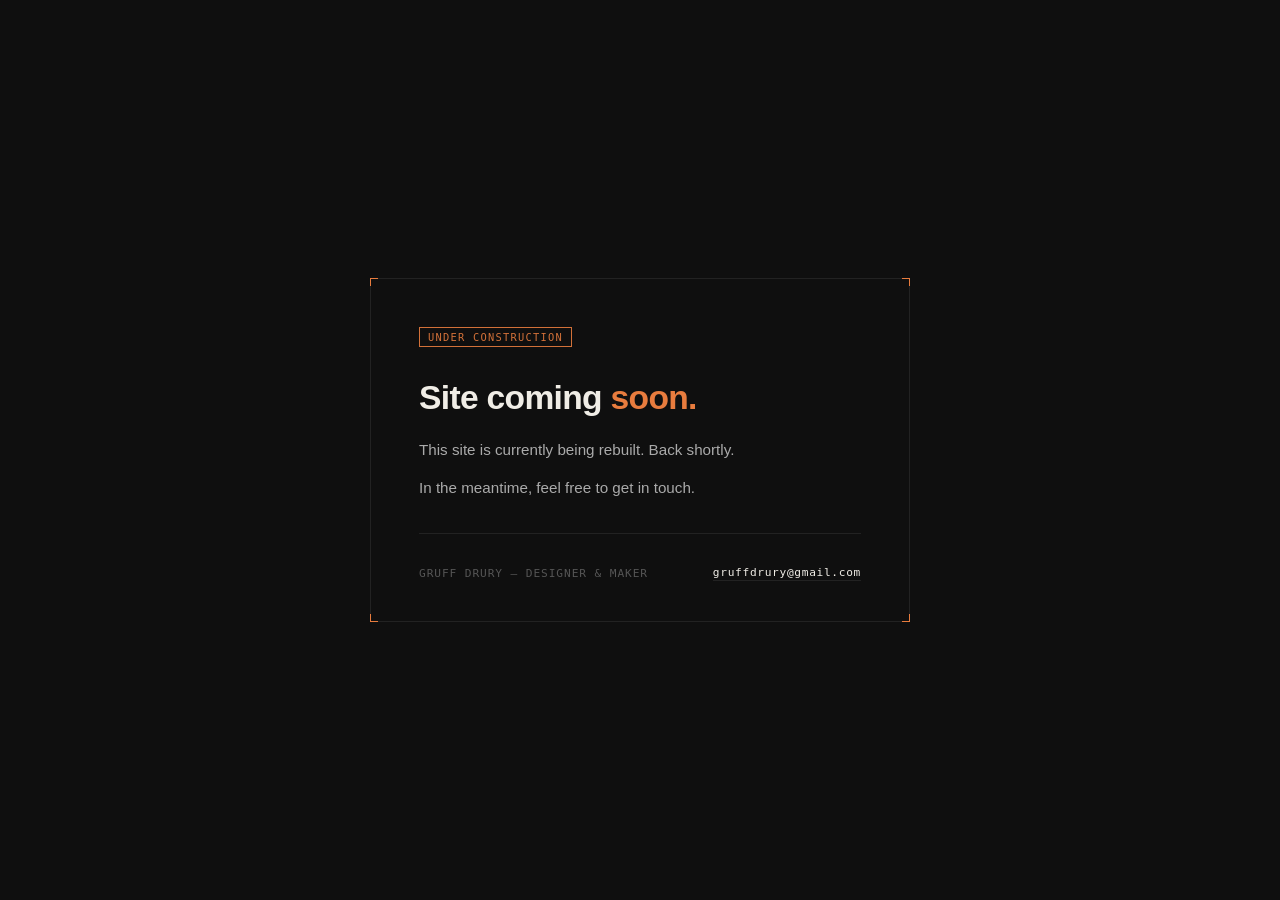
==== commit 58152f8c: "Update index.html hold page" ====
--- a/index.html
+++ b/index.html
@@ -2,952 +2,155 @@
 <html lang="en">
 <head>
 <meta charset="UTF-8">
-  <script>(function(){var t=+localStorage.getItem('gd-t')||0;if(t===1)document.documentElement.setAttribute('data-theme','dark');})()</script>
 <meta name="viewport" content="width=device-width, initial-scale=1.0">
-<title>Griff Drury — Designer & Maker</title>
-<meta name="description" content="Gruffudd Drury — Designer and maker working across brand, UX, spatial design, and physical craft. Based in the UK.">
-<link rel="stylesheet" href="css/main.css">
+<title>Gruff Drury — Designer & Maker</title>
+<link rel="preconnect" href="https://api.fontshare.com">
+<link href="https://api.fontshare.com/v2/css?f[]=satoshi@400,500,700&f[]=dm-mono@400&display=swap" rel="stylesheet">
 <style>
+  *, *::before, *::after { box-sizing: border-box; margin: 0; padding: 0; }
 
-/* ── HOMEPAGE: page structure ── */
-html, body { height: 100%; overflow: hidden; cursor: none; }
+  :root {
+    --bg: #0f0f0f;
+    --fg: #f0ede6;
+    --accent: #e87c3e;
+    --muted: #555;
+    --border: #222;
+  }
 
-/* Homepage colour extensions */
-:root {
-  --card:  var(--bg2);
-  --card2: #E6E4E0;
-  --crd:   rgba(0,0,0,0.08);
-  --ink2:  rgba(14,13,12,0.55);
-}
-[data-theme="dark"] {
-  --card:  #1C1A17;
-  --card2: #201E1A;
-  --crd:   rgba(255,255,255,0.09);
-  --ink2:  rgba(240,235,227,0.52);
-}
+  html, body {
+    height: 100%;
+    background: var(--bg);
+    color: var(--fg);
+    font-family: 'Satoshi', sans-serif;
+    -webkit-font-smoothing: antialiased;
+  }
 
-/* ── SITE SHELL ── */
-#site { position: fixed; inset: 0; background: var(--bg); transition: background 0.4s; }
+  body {
+    display: flex;
+    flex-direction: column;
+    align-items: center;
+    justify-content: center;
+    min-height: 100svh;
+    padding: 2rem;
+  }
 
-/* ── BACKGROUND LAYER ── */
-#bg  { position: absolute; inset: 0; z-index: 1; pointer-events: none; overflow: hidden; }
-#bgi { position: absolute; top: 0; left: 0; right: 0; height: 2800px; will-change: transform; }
+  .card {
+    width: 100%;
+    max-width: 540px;
+    border: 1px solid var(--border);
+    padding: 3rem 3rem 2.5rem;
+    position: relative;
+  }
 
-.gv { position: absolute; top: 0; height: 100%; width: 0.5px; background: rgba(0,0,0,0.018); transition: background 0.4s; }
-[data-theme="dark"] .gv { background: rgba(255,255,255,0.022); }
+  /* corner ticks */
+  .card::before, .card::after,
+  .card .tl, .card .tr {
+    content: '';
+    position: absolute;
+    width: 8px;
+    height: 8px;
+    border-color: var(--accent);
+    border-style: solid;
+  }
+  .card .tl { top: -1px; left: -1px; border-width: 1px 0 0 1px; }
+  .card .tr { top: -1px; right: -1px; border-width: 1px 1px 0 0; }
+  .card::before { bottom: -1px; left: -1px; border-width: 0 0 1px 1px; }
+  .card::after  { bottom: -1px; right: -1px; border-width: 0 1px 1px 0; }
 
-/* Big parallax title */
-#bgt {
-  position: absolute;
-  top: clamp(110px, 14vh, 200px);
-  left: clamp(60px, 6vw, 90px);
-  line-height: 1;
-}
-.bgt-g {
-  display: block; font-family: 'Satoshi', sans-serif; font-weight: 700;
-  font-size: clamp(64px, 7vw, 100px); color: var(--orange); letter-spacing: -0.025em; line-height: 1;
-}
-.bgt-d {
-  display: block; font-family: 'Satoshi', sans-serif; font-weight: 700;
-  font-size: clamp(96px, 11vw, 152px); color: var(--ink); letter-spacing: -0.04em;
-  text-transform: uppercase; line-height: 0.86; transition: color 0.4s;
-}
+  .tag {
+    display: inline-block;
+    font-family: 'DM Mono', monospace;
+    font-size: 0.65rem;
+    letter-spacing: 0.12em;
+    text-transform: uppercase;
+    color: var(--accent);
+    border: 1px solid var(--accent);
+    padding: 3px 8px;
+    margin-bottom: 2rem;
+    opacity: 0.9;
+  }
 
-/* Left column labels */
-.bgl {
-  position: absolute; left: 5px; width: 56px;
-  font-family: 'Satoshi', sans-serif; font-weight: 700;
-  font-size: 19px; letter-spacing: 0.07em; text-transform: uppercase;
-  color: rgba(14,13,12,0.22);
-  writing-mode: vertical-rl; transform: rotate(180deg);
-  white-space: nowrap; opacity: 0;
-  transition: color 0.4s;
-}
-[data-theme="dark"] .bgl { color: rgba(240,235,227,0.30); }
+  h1 {
+    font-size: clamp(1.6rem, 4vw, 2.1rem);
+    font-weight: 700;
+    line-height: 1.15;
+    letter-spacing: -0.02em;
+    margin-bottom: 1.25rem;
+    color: var(--fg);
+  }
 
-/* Background image placeholder */
-#bg-img {
-  position: absolute; left: 0; right: 0;
-  background: linear-gradient(to bottom, var(--bg) 0%, #0b130a 15%, #0e160c 45%, #0e160c 55%, #0b130a 85%, var(--bg) 100%);
-  border-top: 0.5px solid var(--border2); border-bottom: 0.5px solid var(--border2);
-  display: flex; align-items: center; justify-content: center;
-}
-.bg-img-note {
-  font-family: 'DM Mono', monospace; font-size: 8px; font-weight: 300;
-  letter-spacing: 0.28em; text-transform: uppercase;
-  color: rgba(14,13,12,0.08); text-align: center; line-height: 2.2;
-}
-[data-theme="dark"] .bg-img-note { color: rgba(240,235,227,0.09); }
+  h1 span {
+    color: var(--accent);
+  }
 
-/* ── FOREGROUND LAYER ── */
-#fg {
-  position: absolute; inset: 0; z-index: 2;
-  overflow-y: scroll; overflow-x: hidden;
-  background: transparent; scrollbar-width: none;
-}
-#fg::-webkit-scrollbar { display: none; }
+  p {
+    font-size: 0.95rem;
+    line-height: 1.7;
+    color: #aaa;
+    margin-bottom: 0.75rem;
+  }
 
-/* Nav: override main.css fixed → sticky within #fg */
-.top-nav {
-  position: sticky !important; top: 0; z-index: 20;
-  backdrop-filter: blur(16px); -webkit-backdrop-filter: blur(16px);
-}
-[data-theme="dark"] .top-nav { background: rgba(10,9,7,0.88); }
+  .divider {
+    width: 100%;
+    height: 1px;
+    background: var(--border);
+    margin: 2rem 0;
+  }
 
-/* ── CURSOR ── */
-#cur {
-  position: fixed; width: 7px; height: 7px; background: #fff;
-  border-radius: 50%; pointer-events: none; z-index: 9999;
-  transform: translate(-50%,-50%); mix-blend-mode: difference;
-  transition: width .28s cubic-bezier(0.22,1,0.36,1),
-              height .28s cubic-bezier(0.22,1,0.36,1),
-              opacity .28s, transform .12s cubic-bezier(0.34,1.56,0.64,1);
-}
+  .meta {
+    display: flex;
+    align-items: center;
+    justify-content: space-between;
+    flex-wrap: wrap;
+    gap: 0.75rem;
+  }
 
-/* ── HERO ── */
-#s-hero {
-  position: relative; min-height: 144vh;
-  background: transparent;
-  padding: 22px 0 0 clamp(60px, 6vw, 90px);
-}
-.h-eye {
-  font-family: 'DM Mono', monospace; font-size: 9px; font-weight: 300;
-  letter-spacing: 0.3em; text-transform: uppercase;
-  color: var(--muted); position: relative; z-index: 1;
-}
-.h-img {
-  position: absolute; bottom: 0;
-  left: 50%; transform: translateX(-50%);
-  width: 100%; max-width: 1440px; height: 58vh;
-  background: var(--card);
-  -webkit-mask-image:
-    linear-gradient(to right,  transparent 0%, black 60px, black calc(100% - 60px), transparent 100%),
-    linear-gradient(to bottom, transparent 0%, black 52px, black calc(100% - 52px), transparent 100%);
-  -webkit-mask-composite: source-in;
-  mask-image:
-    linear-gradient(to right,  transparent 0%, black 60px, black calc(100% - 60px), transparent 100%),
-    linear-gradient(to bottom, transparent 0%, black 52px, black calc(100% - 52px), transparent 100%);
-  mask-composite: intersect;
-  transition: background 0.4s;
-}
-.h-img-in {
-  position: absolute; inset: 0;
-  display: flex; flex-direction: column;
-  align-items: center; justify-content: center; gap: 12px;
-}
-.hi-lbl { font-family: 'DM Mono', monospace; font-size: 9px; font-weight: 300; letter-spacing: 0.28em; text-transform: uppercase; color: var(--muted); }
-.hi-title { font-family: 'Satoshi', sans-serif; font-weight: 700; font-size: 18px; color: var(--ink); opacity: 0.28; letter-spacing: -0.01em; }
-.hi-tag { font-family: 'DM Mono', monospace; font-size: 8px; font-weight: 300; letter-spacing: 0.12em; text-transform: uppercase; padding: 3px 10px; border: 0.5px solid rgba(232,93,0,0.38); color: rgba(232,93,0,0.6); border-radius: 1px; }
+  .meta-name {
+    font-family: 'DM Mono', monospace;
+    font-size: 0.7rem;
+    letter-spacing: 0.08em;
+    color: var(--muted);
+    text-transform: uppercase;
+  }
 
-/* ── PROJECT SECTIONS ── */
-.s-proj {
-  position: relative; min-height: 90vh;
-  display: flex; align-items: center; justify-content: flex-end;
-  padding: 80px 52px 80px clamp(60px, 6vw, 90px);
-  background: transparent;
-  max-width: 1440px; margin-left: auto; margin-right: auto;
-}
-.pcw { width: min(700px, 66%); position: relative; flex-shrink: 0; }
-.pcw.floating { position: fixed !important; z-index: 500; margin: 0; }
-.pcw.floating .p-card  { width: 100%; height: 100%; display: flex; flex-direction: column; }
-.pcw.floating .pc-ss   { flex: 1; }
+  .contact-link {
+    font-family: 'DM Mono', monospace;
+    font-size: 0.7rem;
+    letter-spacing: 0.06em;
+    color: var(--fg);
+    text-decoration: none;
+    border-bottom: 1px solid var(--border);
+    padding-bottom: 1px;
+    transition: border-color 0.2s, color 0.2s;
+  }
 
-.p-card {
-  width: 100%; background: var(--card);
-  border: 0.5px solid var(--crd); border-radius: 14px; overflow: hidden;
-  box-shadow: 0 2px 4px rgba(0,0,0,0.1), 0 10px 28px rgba(0,0,0,0.15), 0 28px 72px rgba(0,0,0,0.12);
-  transition: background 0.4s, border-color 0.4s;
-}
-[data-theme="dark"] .p-card { box-shadow: 0 2px 4px rgba(0,0,0,0.3), 0 10px 28px rgba(0,0,0,0.4), 0 28px 72px rgba(0,0,0,0.32); }
+  .contact-link:hover {
+    color: var(--accent);
+    border-color: var(--accent);
+  }
 
-/* Resize handles */
-.rh { position: absolute; z-index: 20; }
-.rh[data-dir="n"]  { top:-5px; left:14px; right:14px; height:10px; cursor:n-resize; }
-.rh[data-dir="s"]  { bottom:-5px; left:14px; right:14px; height:10px; cursor:s-resize; }
-.rh[data-dir="e"]  { right:-5px; top:14px; bottom:14px; width:10px; cursor:e-resize; }
-.rh[data-dir="w"]  { left:-5px; top:14px; bottom:14px; width:10px; cursor:w-resize; }
-.rh[data-dir="ne"] { top:-7px; right:-7px; width:16px; height:16px; cursor:ne-resize; }
-.rh[data-dir="nw"] { top:-7px; left:-7px; width:16px; height:16px; cursor:nw-resize; }
-.rh[data-dir="se"] { bottom:-7px; right:-7px; width:16px; height:16px; cursor:se-resize; }
-.rh[data-dir="sw"] { bottom:-7px; left:-7px; width:16px; height:16px; cursor:sw-resize; }
-
-/* Card internals */
-.pc-h {
-  display: flex; align-items: center; gap: 7px;
-  padding: 12px 16px; border-bottom: 0.5px solid var(--border);
-  background: var(--card2); cursor: grab; transition: background 0.4s;
-}
-.pc-h:active { cursor: grabbing; }
-.tl  { width: 11px; height: 11px; border-radius: 50%; }
-.tlr { background: rgba(255,96,86,0.55); }
-.tly { background: rgba(255,189,46,0.55); }
-.tlg { background: rgba(39,201,63,0.55); }
-.pc-bar { font-family: 'DM Mono', monospace; font-size: 9px; font-weight: 300; letter-spacing: 0.12em; text-transform: uppercase; color: var(--muted); margin-left: 8px; }
-.pc-ss  { position: relative; min-height: 240px; overflow: hidden; }
-.pc-sl  { position: absolute; inset: 0; padding: 28px; opacity: 0; transition: opacity 0.7s ease; display: flex; flex-direction: column; justify-content: center; }
-.pc-sl.on { opacity: 1; }
-.sl-di  { font-family: 'DM Mono', monospace; font-size: 9px; font-weight: 300; letter-spacing: 0.2em; text-transform: uppercase; color: var(--orange); margin-bottom: 10px; }
-.sl-nm  { font-family: 'Satoshi', sans-serif; font-weight: 700; font-size: 26px; color: var(--ink); letter-spacing: -0.02em; line-height: 1.15; margin-bottom: 12px; transition: color 0.4s; }
-.sl-bd  { font-family: 'Satoshi', sans-serif; font-size: 13px; line-height: 1.75; color: var(--muted); max-width: 380px; transition: color 0.4s; }
-.sl-ct  { font-family: 'DM Mono', monospace; font-size: 9px; font-weight: 300; letter-spacing: 0.18em; text-transform: uppercase; color: var(--orange); margin-top: 18px; cursor: pointer; }
-.sl-im  { width: 100%; height: 200px; border-radius: 6px; background: var(--card2); display: flex; align-items: center; justify-content: center; transition: background 0.4s; }
-.sl-il  { font-family: 'DM Mono', monospace; font-size: 9px; font-weight: 300; letter-spacing: 0.24em; text-transform: uppercase; color: var(--muted); opacity: 0.6; }
-.sl-tgs { display: flex; flex-wrap: wrap; gap: 7px; margin-bottom: 14px; }
-.sl-tg  { font-family: 'DM Mono', monospace; font-size: 8px; font-weight: 300; letter-spacing: 0.1em; text-transform: uppercase; padding: 3px 10px; border-radius: 2px; }
-.tg-o { border: 0.5px solid rgba(232,93,0,0.45); color: rgba(232,93,0,0.85); }
-.tg-g { border: 0.5px solid var(--border); color: var(--muted); }
-.tg-f { background: var(--orange); color: #fff; }
-.pc-dt { display: flex; align-items: center; justify-content: center; gap: 6px; padding: 12px; border-top: 0.5px solid var(--border); background: var(--card2); transition: background 0.4s; }
-.pdot  { width: 5px; height: 5px; border-radius: 50%; background: var(--border); transition: background 0.3s, transform 0.3s; }
-.pdot.on { background: var(--orange); transform: scale(1.3); }
-
-/* ── COLLAGE ── */
-#s-coll {
-  padding: 80px 52px 100px clamp(60px, 6vw, 90px);
-  min-height: 175vh; background: transparent;
-  max-width: 1440px; margin-left: auto; margin-right: auto;
-}
-.cl-lbl { font-family: 'DM Mono', monospace; font-size: 9px; font-weight: 300; letter-spacing: 0.26em; text-transform: uppercase; color: var(--muted); margin-bottom: 22px; }
-.cl-gr  { display: grid; grid-template-columns: repeat(6, 1fr); gap: 8px; }
-.ci { border-radius: 4px; opacity: 0; transform: translateY(48px) scale(1.09); transition: opacity 1.4s ease, transform 1.4s cubic-bezier(0.22,1,0.36,1); }
-.ci.in { opacity: 1; transform: translateY(0) scale(1); }
-
-/* ── MARQUEE (homepage variant) ── */
-#s-mq {
-  border-top: 0.5px solid var(--border); border-bottom: 0.5px solid var(--border);
-  padding: 16px 0; overflow: hidden; white-space: nowrap; background: transparent;
-}
-.mq-track { display: inline-flex; animation: hpmq 28s linear infinite; }
-@keyframes hpmq { from { transform: translateX(0); } to { transform: translateX(-50%); } }
-.mq-item { font-family: 'DM Mono', monospace; font-size: 9px; font-weight: 300; letter-spacing: 0.22em; text-transform: uppercase; color: var(--muted); padding: 0 28px; flex-shrink: 0; }
-.mq-sep  { color: rgba(232,93,0,0.4); }
-
-/* ── THINKING (floating transparent) ── */
-#s-think {
-  padding: 100px 52px 100px clamp(60px, 6vw, 90px);
-  min-height: 65vh; background: transparent;
-  border-top: 0.5px solid var(--border2);
-  display: flex; align-items: center;
-  max-width: 1440px; margin-left: auto; margin-right: auto;
-}
-.think-in { max-width: 520px; }
-
-/* ── ABOUT BAND ── */
-#s-about {
-  padding: 0; min-height: 70vh;
-  background: var(--bg2); border-top: 0.5px solid var(--border);
-  display: flex; align-items: center; transition: background 0.4s;
-}
-.about-in {
-  max-width: 1440px; width: 100%; margin: 0 auto;
-  padding: 100px clamp(52px,4vw,80px) 120px clamp(60px,6vw,90px);
-}
-
-/* Shared section text */
-.fw-ey { font-family: 'DM Mono', monospace; font-size: 9px; font-weight: 300; letter-spacing: 0.28em; text-transform: uppercase; color: var(--orange); margin-bottom: 16px; }
-.fw-h  { font-family: 'Satoshi', sans-serif; font-weight: 700; font-size: clamp(24px,2.8vw,38px); color: var(--ink); letter-spacing: -0.02em; line-height: 1.17; margin-bottom: 14px; transition: color 0.4s; }
-.fw-b  { font-family: 'Satoshi', sans-serif; font-size: 13px; line-height: 1.85; color: var(--muted); max-width: 420px; transition: color 0.4s; }
-.fw-lk { display: inline-flex; align-items: center; gap: 6px; margin-top: 22px; font-family: 'DM Mono', monospace; font-size: 9px; font-weight: 300; letter-spacing: 0.18em; text-transform: uppercase; color: var(--orange); border-bottom: 0.5px solid rgba(232,93,0,0.32); padding-bottom: 3px; cursor: pointer; text-decoration: none; }
-
-/* ── FOOTER ── */
-#hp-footer { padding: 20px 28px; border-top: 0.5px solid var(--border); display: flex; justify-content: space-between; align-items: center; background: var(--bg); transition: background 0.4s; }
-.foot-url { font-family: 'DM Mono', monospace; font-size: 9px; font-weight: 300; letter-spacing: 0.14em; color: var(--muted); }
-.foot-cta { font-family: 'DM Mono', monospace; font-size: 9px; font-weight: 300; letter-spacing: 0.18em; text-transform: uppercase; color: var(--orange); cursor: pointer; background: none; border: none; transition: letter-spacing 0.2s; text-decoration: none; }
-.foot-cta:hover { letter-spacing: 0.26em; }
-
-/* ── LIGHTBOX (retained from live site) ── */
-.lb { position: fixed; inset: 0; z-index: 600; pointer-events: none; display: flex; align-items: center; justify-content: center; }
-.lb-backdrop { position: absolute; inset: 0; background: rgba(14,13,12,0); transition: background 0.35s; }
-.lb-box { position: relative; width: min(680px,92vw); max-height: 88vh; background: var(--bg); border-radius: 4px; border: 0.5px solid var(--border); transform: translateY(16px) scale(0.97); opacity: 0; transition: transform 0.4s cubic-bezier(0.22,1,0.36,1), opacity 0.4s, background 0.4s; overflow: hidden; display: flex; flex-direction: column; }
-.lb.open { pointer-events: all; }
-.lb.open .lb-backdrop { background: rgba(14,13,12,0.72); }
-.lb.open .lb-box { transform: translateY(0) scale(1); opacity: 1; }
-.lb-img-wrap { position: relative; height: 320px; background: var(--bg2); overflow: hidden; flex-shrink: 0; }
-.lb-slides { display: flex; height: 100%; transition: transform 0.45s cubic-bezier(0.32,0.72,0,1); }
-.lb-slide { min-width: 100%; height: 100%; display: flex; align-items: center; justify-content: center; flex-shrink: 0; }
-.lb-slide-inner { font-family: 'DM Mono', monospace; font-size: 9px; letter-spacing: 0.14em; text-transform: uppercase; color: rgba(255,255,255,0.22); }
-.lb-prev,.lb-next { position: absolute; top: 50%; transform: translateY(-50%); width: 36px; height: 36px; border-radius: 50%; background: rgba(14,13,12,0.4); border: 0.5px solid rgba(255,255,255,0.12); display: flex; align-items: center; justify-content: center; cursor: pointer; color: rgba(255,255,255,0.8); font-size: 14px; transition: background 0.2s; z-index: 2; user-select: none; }
-.lb-prev { left: 12px; } .lb-next { right: 12px; }
-.lb-prev:hover,.lb-next:hover { background: rgba(14,13,12,0.7); }
-.lb-counter { position: absolute; bottom: 10px; right: 12px; font-family: 'DM Mono', monospace; font-size: 8px; font-weight: 300; letter-spacing: 0.14em; color: rgba(255,255,255,0.4); }
-.lb-info { padding: 18px 20px 20px; display: flex; flex-direction: column; gap: 10px; }
-.lb-tag   { font-family: 'DM Mono', monospace; font-size: 8px; font-weight: 300; letter-spacing: 0.2em; text-transform: uppercase; color: var(--orange); }
-.lb-title { font-family: 'Satoshi', sans-serif; font-weight: 700; font-size: 20px; letter-spacing: -0.02em; color: var(--ink); transition: color 0.4s; }
-.lb-year  { font-family: 'DM Mono', monospace; font-size: 9px; font-weight: 300; letter-spacing: 0.14em; color: var(--muted); }
-.lb-desc  { font-size: 12px; line-height: 1.7; color: var(--muted); transition: color 0.4s; }
-.lb-actions { display: flex; gap: 8px; margin-top: 4px; }
-.lb-btn { font-family: 'DM Mono', monospace; font-size: 9px; font-weight: 300; letter-spacing: 0.16em; text-transform: uppercase; padding: 8px 14px; border-radius: 2px; cursor: pointer; transition: all 0.18s; }
-.lb-btn-outline { background: transparent; border: 0.5px solid var(--border); color: var(--muted); }
-.lb-btn-outline:hover { border-color: var(--ink); color: var(--ink); }
-.lb-btn-primary { background: var(--orange); border: 0.5px solid var(--orange); color: #fff; }
-.lb-btn-primary:hover { opacity: 0.88; }
-.lb-close { position: absolute; top: 10px; right: 10px; width: 28px; height: 28px; border-radius: 50%; background: rgba(14,13,12,0.35); border: none; display: flex; align-items: center; justify-content: center; cursor: pointer; color: rgba(255,255,255,0.7); font-size: 14px; z-index: 3; transition: background 0.2s; }
-.lb-close:hover { background: rgba(14,13,12,0.6); }
-.c1{background:#2E4A5E;} .c2{background:#2A5C3F;} .c3{background:#6B4F3A;} .c4{background:#3D3550;} .c5{background:#3A4A3A;}
-
-
-/* ── cursor: force none on every element in this page ── */
-html, body, *, *::before, *::after { cursor: none !important; }
-
-/* dial inline */
-#dial-float{position:fixed;top:0;left:50%;transform:translate(-50%,4px);width:80px;height:80px;z-index:9998;pointer-events:none;overflow:visible;}
-#arc-svg{position:absolute;top:0;left:0;width:80px;height:80px;overflow:visible;pointer-events:none;z-index:2;}
-#nd-arc{fill:none;stroke-linecap:round;stroke-width:1.4;stroke:rgba(14,13,12,.28);}
-[data-theme="dark"] #nd-arc{stroke:rgba(240,235,227,.28);}
-#nd-knob{position:absolute;width:48px;height:48px;top:16px;left:16px;border-radius:50%;background:#0E0D0C;border:.5px solid rgba(14,13,12,.09);transition:background .4s,border-color .4s,transform .44s cubic-bezier(.34,1.08,.64,1);z-index:1;pointer-events:all;}
-[data-theme="dark"] #nd-knob{background:#3A3632;border-color:rgba(255,255,255,.07);}
-#nd-indicator{position:absolute;width:4.4px;height:4.4px;border-radius:50%;background:#F0EBE3;top:5px;left:50%;margin-left:-2.2px;}
-/* icon + label: absolutely positioned INSIDE dial-float, flanking the dial at nav text height */
-.nd-icon{position:absolute;right:calc(100% + 8px);top:10px;font-size:13px;line-height:1;color:#E85D00;pointer-events:all;white-space:nowrap;user-select:none;-webkit-user-select:none;}
-.nd-label{position:absolute;left:calc(100% + 8px);top:11px;font-family:'DM Mono','Courier New',monospace;font-size:10px;font-weight:300;letter-spacing:.18em;text-transform:uppercase;color:#E85D00;pointer-events:all;white-space:nowrap;user-select:none;-webkit-user-select:none;}
+  @media (max-width: 480px) {
+    .card { padding: 2rem 1.75rem 1.75rem; }
+  }
 </style>
 </head>
 <body>
+<div class="card">
+  <span class="tl"></span><span class="tr"></span>
 
-<div id="cur"></div>
+  <div class="tag">Under Construction</div>
 
-<div id="dial-float">
-  <span class="nd-icon" id="nd-icon" onclick="advTheme()">&#x2600;</span>
-  <svg id="arc-svg" viewBox="0 0 80 80" xmlns="http://www.w3.org/2000/svg">
-    <path id="nd-arc" d="M 15.43,22.79 A 30,30,0,0,1,40,10 A 30,30,0,0,1,64.57,22.79"/>
-    <circle class="nd-pm" id="nd-pm0" cx="15.43" cy="22.79" r="3" fill="rgba(14,13,12,.55)" onclick="setTheme(0);event.stopPropagation();" style="pointer-events:all;"/>
-    <circle class="nd-pm" id="nd-pm1" cx="40" cy="10" r="3" fill="rgba(14,13,12,.55)" onclick="setTheme(1);event.stopPropagation();" style="pointer-events:all;"/>
-    <circle class="nd-pm" id="nd-pm2" cx="64.57" cy="22.79" r="3" fill="rgba(14,13,12,.55)" onclick="setTheme(2);event.stopPropagation();" style="pointer-events:all;"/>
-  </svg>
-  <div id="nd-knob" onclick="advTheme()">
-    <div id="nd-indicator"></div>
-  </div>
-  <span class="nd-label" id="nd-label" onclick="advTheme()">Light</span>
-</div>
+  <h1>Site coming <span>soon.</span></h1>
 
-<div id="site">
+  <p>This site is currently being rebuilt. Back shortly.</p>
+  <p>In the meantime, feel free to get in touch.</p>
 
-  <!-- ── BACKGROUND LAYER ── -->
-  <div id="bg">
-    <div id="bgt">
-      <span class="bgt-g">Gruff</span>
-      <span class="bgt-d">Drury</span>
-    </div>
-    <div id="bgi">
-      <div class="gv" style="left:64px;"></div>
-      <div class="gv" style="left:38%;"></div>
-      <div class="gv" style="left:70%;"></div>
-      <div id="bg-img">
-        <div class="bg-img-note">Future background photography<br>Hi-res vegetation &middot; rock formation &middot; natural texture</div>
-      </div>
-      <div class="bgl" id="lb1">Escape</div>
-      <div class="bgl" id="lb2">Selected Work</div>
-      <div class="bgl" id="lb3">Ripe for Revival</div>
-      <div class="bgl" id="lb4">Thinking at the Boundary</div>
-      <div class="bgl" id="lb5">About</div>
-    </div>
-  </div>
+  <div class="divider"></div>
 
-  <!-- ── FOREGROUND SCROLL LAYER ── -->
-  <div id="fg">
-
-    <!-- NAV (live site version — full dropdown, dark mode toggle, page links) -->
-    <nav class="top-nav">
-      <div class="nav-mark" onclick="window.location.href='index.html'">
-        <span class="nav-g">G.</span><span class="nav-drury">Drury</span>
-      </div>
-      <div class="nav-center"></div>
-      <div class="nav-right">
-        <button id="btn-menu" onclick="menuToggle()">menu</button>
-      </div>
-    </nav>
-
-    <!-- WORK OVERLAY (live site version) -->
-    <!-- (work overlay removed — replaced by pill menu) -->
-
-    <!-- HERO -->
-    <section id="s-hero">
-      <p class="h-eye">Designer &amp; Maker — United Kingdom</p>
-      <div class="h-img">
-        <div class="h-img-in">
-          <span class="hi-lbl">Hero Project</span>
-          <span class="hi-title">[ Hero Image — Full Bleed ]</span>
-          <span class="hi-tag">Hero Project</span>
-        </div>
-      </div>
-    </section>
-
-    <!-- PROJECT 1: ESCAPE -->
-    <section class="s-proj" id="s-p1">
-      <div class="pcw" id="pcw1">
-        <div class="p-card" id="card1">
-          <div class="pc-h">
-            <div class="tl tlr"></div><div class="tl tly"></div><div class="tl tlg"></div>
-            <span class="pc-bar">Escape — Brand Identity &middot; 2024</span>
-          </div>
-          <div class="pc-ss">
-            <div class="pc-sl on">
-              <div class="sl-di">Graphic &amp; Brand</div>
-              <div class="sl-nm">Escape</div>
-              <div class="sl-bd">A full brand identity system for a boutique travel company — mark, typography, spatial collateral and digital guidelines.</div>
-              <div class="sl-ct">View Project &#8594;</div>
-            </div>
-            <div class="pc-sl">
-              <div class="sl-im"><span class="sl-il">[ Project Image ]</span></div>
-            </div>
-            <div class="pc-sl">
-              <div class="sl-tgs">
-                <span class="sl-tg tg-o">Brand Identity</span>
-                <span class="sl-tg tg-g">Print</span>
-                <span class="sl-tg tg-g">Digital</span>
-                <span class="sl-tg tg-g">Motion</span>
-              </div>
-              <div class="sl-ct">Open Full Project &#8594;</div>
-            </div>
-          </div>
-          <div class="pc-dt">
-            <div class="pdot on"></div><div class="pdot"></div><div class="pdot"></div>
-          </div>
-        </div>
-        <div class="rh" data-dir="n"></div><div class="rh" data-dir="ne"></div>
-        <div class="rh" data-dir="e"></div><div class="rh" data-dir="se"></div>
-        <div class="rh" data-dir="s"></div><div class="rh" data-dir="sw"></div>
-        <div class="rh" data-dir="w"></div><div class="rh" data-dir="nw"></div>
-      </div>
-    </section>
-
-    <!-- COLLAGE -->
-    <section id="s-coll">
-      <div class="cl-lbl">Selected Work</div>
-      <div class="cl-gr">
-        <div class="ci" style="height:260px;background:#0d1a20;grid-column:span 3" data-d="0"></div>
-        <div class="ci" style="height:260px;background:#1a0d06;grid-column:span 2" data-d="200"></div>
-        <div class="ci" style="height:260px;background:#141420;grid-column:span 1" data-d="380"></div>
-        <div class="ci" style="height:320px;background:#0d140d;grid-column:span 1" data-d="100"></div>
-        <div class="ci" style="height:320px;background:#1a1208;grid-column:span 3" data-d="280"></div>
-        <div class="ci" style="height:320px;background:#08121a;grid-column:span 2" data-d="460"></div>
-        <div class="ci" style="height:240px;background:#1a0808;grid-column:span 2" data-d="160"></div>
-        <div class="ci" style="height:240px;background:#0d1808;grid-column:span 1" data-d="360"></div>
-        <div class="ci" style="height:240px;background:#0d0d1a;grid-column:span 2" data-d="500"></div>
-        <div class="ci" style="height:240px;background:#1a0d14;grid-column:span 1" data-d="620"></div>
-        <div class="ci" style="height:190px;background:#141a0d;grid-column:span 4" data-d="220"></div>
-        <div class="ci" style="height:190px;background:#0a0d14;grid-column:span 2" data-d="440"></div>
-      </div>
-    </section>
-
-    <!-- PROJECT 2: RIPE FOR REVIVAL -->
-    <section class="s-proj" id="s-p2">
-      <div class="pcw" id="pcw2">
-        <div class="p-card" id="card2">
-          <div class="pc-h">
-            <div class="tl tlr"></div><div class="tl tly"></div><div class="tl tlg"></div>
-            <span class="pc-bar">Ripe for Revival &middot; 2023</span>
-          </div>
-          <div class="pc-ss">
-            <div class="pc-sl on">
-              <div class="sl-di">Material &amp; Object</div>
-              <div class="sl-nm">Ripe for Revival</div>
-              <div class="sl-bd">A material and object-based practice exploring the revival of overlooked craft techniques through contemporary making.</div>
-              <div class="sl-ct">View Project &#8594;</div>
-            </div>
-            <div class="pc-sl">
-              <div class="sl-im"><span class="sl-il">[ Project Image ]</span></div>
-            </div>
-            <div class="pc-sl">
-              <div class="sl-tgs">
-                <span class="sl-tg tg-f">Hero Project</span>
-                <span class="sl-tg tg-g">Material</span>
-                <span class="sl-tg tg-g">Research</span>
-              </div>
-              <div class="sl-ct">Open Full Project &#8594;</div>
-            </div>
-          </div>
-          <div class="pc-dt">
-            <div class="pdot on"></div><div class="pdot"></div><div class="pdot"></div>
-          </div>
-        </div>
-        <div class="rh" data-dir="n"></div><div class="rh" data-dir="ne"></div>
-        <div class="rh" data-dir="e"></div><div class="rh" data-dir="se"></div>
-        <div class="rh" data-dir="s"></div><div class="rh" data-dir="sw"></div>
-        <div class="rh" data-dir="w"></div><div class="rh" data-dir="nw"></div>
-      </div>
-    </section>
-
-    <!-- MARQUEE -->
-    <section id="s-mq">
-      <div class="mq-track">
-        <span class="mq-item">Brand Identity</span><span class="mq-sep">&middot;</span>
-        <span class="mq-item">Graphic Design</span><span class="mq-sep">&middot;</span>
-        <span class="mq-item">UX &amp; Digital</span><span class="mq-sep">&middot;</span>
-        <span class="mq-item">Material &amp; Object</span><span class="mq-sep">&middot;</span>
-        <span class="mq-item">Research &amp; Writing</span><span class="mq-sep">&middot;</span>
-        <span class="mq-item">Drawing Practice</span><span class="mq-sep">&middot;</span>
-        <span class="mq-item">Architectural Visualisation</span><span class="mq-sep">&middot;</span>
-        <span class="mq-item">Motion</span><span class="mq-sep">&middot;</span>
-        <span class="mq-item">Brand Identity</span><span class="mq-sep">&middot;</span>
-        <span class="mq-item">Graphic Design</span><span class="mq-sep">&middot;</span>
-        <span class="mq-item">UX &amp; Digital</span><span class="mq-sep">&middot;</span>
-        <span class="mq-item">Material &amp; Object</span><span class="mq-sep">&middot;</span>
-        <span class="mq-item">Research &amp; Writing</span><span class="mq-sep">&middot;</span>
-        <span class="mq-item">Drawing Practice</span><span class="mq-sep">&middot;</span>
-        <span class="mq-item">Architectural Visualisation</span><span class="mq-sep">&middot;</span>
-        <span class="mq-item">Motion</span><span class="mq-sep">&middot;</span>
-      </div>
-    </section>
-
-    <!-- THINKING AT THE BOUNDARY -->
-    <section id="s-think">
-      <div class="think-in">
-        <div class="fw-ey">Thinking at the Boundary</div>
-        <div class="fw-h">Design lives at the edge of disciplines.</div>
-        <div class="fw-b">Research, writing and critical practice that sits between making, technology, culture and place — exploring what design can do when it refuses to stay in its lane.</div>
-      </div>
-    </section>
-
-    <!-- ABOUT -->
-    <section id="s-about">
-      <div class="about-in">
-        <div class="fw-ey">About Griff</div>
-        <div class="fw-h">Designer, maker, and occasional writer based in the UK.</div>
-        <div class="fw-b">Working across graphic, spatial, digital and material disciplines — interested in the way things are made, the stories they carry, and the systems they exist within.</div>
-        <a class="fw-lk" href="about.html">Full Biography &#8594;</a>
-      </div>
-    </section>
-
-    <!-- FOOTER -->
-    <footer id="hp-footer">
-      <span class="foot-url">gruffdrury.website</span>
-      <a class="foot-cta" href="contact.html">Get in touch &#8594;</a>
-    </footer>
-
-  </div><!-- /fg -->
-</div><!-- /site -->
-
-<!-- LIGHTBOX (position:fixed, works independently of #fg scroll) -->
-<div class="lb" id="lb">
-  <div class="lb-backdrop" onclick="closeLB()"></div>
-  <div class="lb-box">
-    <button class="lb-close" onclick="closeLB()">&#215;</button>
-    <div class="lb-img-wrap">
-      <div class="lb-slides" id="lb-slides"></div>
-      <button class="lb-prev" onclick="lbNav(-1)">&#8249;</button>
-      <button class="lb-next" onclick="lbNav(1)">&#8250;</button>
-      <div class="lb-counter" id="lb-counter">1 / 3</div>
-    </div>
-    <div class="lb-info">
-      <span class="lb-tag"   id="lb-tag">Category</span>
-      <span class="lb-title" id="lb-title">Project Title</span>
-      <div><span class="lb-year" id="lb-year">2024</span></div>
-      <p class="lb-desc" id="lb-desc">Description</p>
-      <div class="lb-actions">
-        <button class="lb-btn lb-btn-outline" onclick="closeLB()">&#8592; Back</button>
-        <button class="lb-btn lb-btn-primary" id="lb-full-btn">View full project &#8594;</button>
-      </div>
-    </div>
+  <div class="meta">
+    <span class="meta-name">Gruff Drury — Designer &amp; Maker</span>
+    <a class="contact-link" href="mailto:gruffdrury@gmail.com">gruffdrury@gmail.com</a>
   </div>
 </div>
-
-<script>
-/* ═══════════════════════════════════════════════════════════
-   PARALLAX + LABELS + WINDOWS + CURSOR
-   (concept IIFE — all visual effects)
-═══════════════════════════════════════════════════════════ */
-(function () {
-  'use strict';
-
-  const PARA      = 0.25;
-  const EDGE      = 330;
-  const SNAP_THR  = 0.58;
-  const WARM_ST   = 0.28;
-  const FLASH_MS  = 85;
-  const FADE_MS   = 1200;
-
-  const fg     = document.getElementById('fg');
-  const bgi    = document.getElementById('bgi');
-  const bgt    = document.getElementById('bgt');
-  const cur    = document.getElementById('cur');
-  const bgImg  = document.getElementById('bg-img');
-
-  const sects = {
-    p1:    document.getElementById('s-p1'),
-    coll:  document.getElementById('s-coll'),
-    p2:    document.getElementById('s-p2'),
-    think: document.getElementById('s-think'),
-    about: document.getElementById('s-about'),
-  };
-  const lbls = {
-    p1:    document.getElementById('lb1'),
-    coll:  document.getElementById('lb2'),
-    p2:    document.getElementById('lb3'),
-    think: document.getElementById('lb4'),
-    about: document.getElementById('lb5'),
-  };
-  const cis = document.querySelectorAll('.ci');
-
-  function clamp(v, lo, hi) { return Math.max(lo, Math.min(hi, v)); }
-  function lerp(a, b, t)    { return a + (b - a) * t; }
-  function isDark()         { return document.documentElement.getAttribute('data-theme') === 'dark'; }
-
-  function positionLabels() {
-    const vh = fg.clientHeight, half = vh / 2;
-    Object.entries(sects).forEach(([k, el]) => {
-      const mid = el.offsetTop + el.offsetHeight / 2;
-      const bgY = half + (mid - half) * PARA;
-      lbls[k]._bgY = bgY;
-      lbls[k].style.top = bgY + 'px';
-    });
-    const tm   = sects.think.offsetTop + sects.think.offsetHeight / 2;
-    const imgY = half + (tm - half) * PARA;
-    const imgH = Math.max(sects.think.offsetHeight, vh * 0.6);
-    bgImg.style.top    = (imgY - imgH / 2) + 'px';
-    bgImg.style.height = imgH + 'px';
-  }
-
-  function getProx(el) {
-    const s = fg.scrollTop, vh = fg.clientHeight;
-    const mid = el.offsetTop + el.offsetHeight / 2;
-    return clamp(1 - Math.abs(mid - (s + vh / 2)) / (vh * 0.85), 0, 1);
-  }
-
-  function getLblOpacity(bgY, el) {
-    const s = fg.scrollTop, vh = fg.clientHeight;
-    const vy = bgY - s * PARA;
-    const top = clamp(vy / EDGE, 0, 1);
-    const bot = clamp((vh - vy) / EDGE, 0, 1);
-    const approach = clamp((s + vh - el.offsetTop) / (vh * 0.65), 0, 1);
-    return Math.min(top, bot, approach);
-  }
-
-  let activeKey = null;
-  const snapAtMap = new Map();
-
-  /* floating windows */
-  const floatingWindows = [];
-
-  function onScroll() {
-    const s = fg.scrollTop, vh = fg.clientHeight;
-
-    /* parallax background */
-    bgi.style.transform = `translateY(${-(s * PARA).toFixed(2)}px)`;
-
-    /* floating windows scroll with page */
-    floatingWindows.forEach(pcw => {
-      if (!pcw._dragging) {
-        pcw.style.top  = (pcw._docTop - s) + 'px';
-        pcw.style.left =  pcw._docLeft + 'px';
-      }
-    });
-
-    /* title: own slow parallax, no JS fade */
-    bgt.style.transform = `translateY(${-(s * 0.12).toFixed(2)}px)`;
-    bgt.style.webkitMaskImage = bgt.style.maskImage = '';
-    bgt.style.opacity = '1';
-
-    /* label snap */
-    let bestKey = null, bestProx = 0;
-    Object.entries(sects).forEach(([k, el]) => {
-      const p = getProx(el);
-      if (p > bestProx) { bestProx = p; bestKey = k; }
-    });
-
-    if (bestKey && bestProx >= SNAP_THR && bestKey !== activeKey) {
-      if (activeKey && lbls[activeKey]) {
-        const prev = lbls[activeKey];
-        snapAtMap.set(activeKey, Date.now());
-        prev.style.transition = `color ${FLASH_MS}ms ease`;
-        prev.style.color = 'rgba(255,130,30,0.98)';
-        setTimeout(() => {
-          prev.style.transition = `color ${FADE_MS}ms ease`;
-          prev.style.color = isDark() ? 'rgba(240,235,227,0.30)' : 'rgba(14,13,12,0.22)';
-        }, FLASH_MS);
-      }
-      activeKey = bestKey;
-      snapAtMap.delete(activeKey);
-      const lbl = lbls[activeKey];
-      lbl.style.transition = 'color 0.12s ease';
-      lbl.style.color = 'rgba(232,93,0,0.75)';
-      setTimeout(() => { lbl.style.transition = ''; }, 180);
-    }
-
-    Object.entries(sects).forEach(([k, el]) => {
-      const lbl = lbls[k];
-      const bgY = lbl._bgY || 0;
-      lbl.style.opacity = getLblOpacity(bgY, el).toFixed(3);
-      if (k === activeKey) return;
-      const snapAge = snapAtMap.has(k) ? Date.now() - snapAtMap.get(k) : Infinity;
-      if (snapAge < FADE_MS - 100) return;
-      const prox   = getProx(el);
-      const warmth = clamp((prox - WARM_ST) / (SNAP_THR - WARM_ST), 0, 0.94);
-      const r = Math.round(lerp(isDark() ? 240 : 14, 232, warmth * 0.88));
-      const g = Math.round(lerp(isDark() ? 235 : 13, 110, warmth * 0.80));
-      const b = Math.round(lerp(isDark() ? 227 : 12,  18, warmth * 0.80));
-      const a = (lerp(isDark() ? 0.30 : 0.22, 0.62, warmth)).toFixed(2);
-      lbl.style.transition = '';
-      lbl.style.color = `rgba(${r},${g},${b},${a})`;
-    });
-
-    /* collage fade in/out */
-    const cTop = sects.coll.offsetTop, cBot = cTop + sects.coll.offsetHeight;
-    cis.forEach(ci => {
-      const d = parseInt(ci.dataset.d || '0');
-      ci.classList.toggle('in', s > cTop + d * 0.9 - vh + 280 && s < cBot + d * 0.9 + 80);
-    });
-  }
-
-  /* slideshows */
-  function slideshow(cardId, ms) {
-    let idx = 0;
-    const card   = document.getElementById(cardId);
-    const slides = card.querySelectorAll('.pc-sl');
-    const dots   = card.querySelectorAll('.pdot');
-    setInterval(() => {
-      slides[idx].classList.remove('on'); dots[idx].classList.remove('on');
-      idx = (idx + 1) % slides.length;
-      slides[idx].classList.add('on'); dots[idx].classList.add('on');
-    }, ms);
-  }
-  slideshow('card1', 3300);
-  slideshow('card2', 4200);
-
-  /* window drag & resize */
-  let winZ = 500;
-
-  function setupWindow(pcwId) {
-    const pcw = document.getElementById(pcwId);
-    if (!pcw) return;
-    const titleBar = pcw.querySelector('.pc-h');
-    let action = null, sx, sy, sl, st, sw, sh;
-    const MIN_W = 300, MIN_H = 220;
-
-    function detach() {
-      if (pcw._float) return;
-      const r = pcw.getBoundingClientRect();
-      pcw._float    = true;
-      pcw._docTop   = r.top + fg.scrollTop;
-      pcw._docLeft  = r.left;
-      Object.assign(pcw.style, { left: r.left+'px', top: r.top+'px', width: r.width+'px', height: r.height+'px' });
-      pcw.classList.add('floating');
-      floatingWindows.push(pcw);
-    }
-
-    function begin(e, act) {
-      e.preventDefault(); detach();
-      action = act; sx = e.clientX; sy = e.clientY;
-      sl = parseFloat(pcw.style.left); st = parseFloat(pcw.style.top);
-      sw = parseFloat(pcw.style.width); sh = parseFloat(pcw.style.height);
-      pcw._dragging = true; pcw.style.zIndex = ++winZ;
-      window.addEventListener('mousemove', move);
-      window.addEventListener('mouseup',   up);
-    }
-
-    function move(e) {
-      const dx = e.clientX - sx, dy = e.clientY - sy;
-      if (action === 'drag') { pcw.style.left = (sl+dx)+'px'; pcw.style.top = (st+dy)+'px'; return; }
-      let nl=sl, nt=st, nw=sw, nh=sh;
-      if (action.includes('e')) nw = Math.max(MIN_W, sw+dx);
-      if (action.includes('w')) { nw = Math.max(MIN_W, sw-dx); if (nw > MIN_W) nl = sl+dx; }
-      if (action.includes('s')) nh = Math.max(MIN_H, sh+dy);
-      if (action.includes('n')) { nh = Math.max(MIN_H, sh-dy); if (nh > MIN_H) nt = st+dy; }
-      Object.assign(pcw.style, { left:nl+'px', top:nt+'px', width:nw+'px', height:nh+'px' });
-    }
-
-    function up() {
-      action = null; pcw._dragging = false;
-      pcw._docTop  = parseFloat(pcw.style.top)  + fg.scrollTop;
-      pcw._docLeft = parseFloat(pcw.style.left);
-      window.removeEventListener('mousemove', move);
-      window.removeEventListener('mouseup',   up);
-    }
-
-    titleBar.addEventListener('mousedown', e => begin(e, 'drag'));
-    pcw.querySelectorAll('.rh').forEach(rh =>
-      rh.addEventListener('mousedown', e => { e.stopPropagation(); begin(e, rh.dataset.dir); })
-    );
-    pcw.addEventListener('mousedown', () => { pcw.style.zIndex = ++winZ; });
-  }
-
-  setupWindow('pcw1');
-  setupWindow('pcw2');
-
-  /* cursor */
-  let curMode = 'default';
-  document.addEventListener('mousemove', e => { cur.style.left = e.clientX+'px'; cur.style.top = e.clientY+'px'; });
-
-  function setCur(mode) {
-    curMode = mode;
-    cur.style.transform = 'translate(-50%,-50%) scale(1)';
-    switch (mode) {
-      case 'image':  Object.assign(cur.style, { width:'36px', height:'36px', background:'#fff', opacity:'0.7' }); break;
-      case 'button': Object.assign(cur.style, { width:'9px',  height:'9px',  background:'#fff', opacity:'1' }); break;
-      case 'grab':   Object.assign(cur.style, { width:'12px', height:'12px', background:'#fff', opacity:'0.5' }); break;
-      case 'resize': Object.assign(cur.style, { width:'6px',  height:'6px',  background:'#fff', opacity:'1' }); break;
-      default:       Object.assign(cur.style, { width:'7px',  height:'7px',  background:'#fff', opacity:'1' });
-    }
-  }
-
-  document.addEventListener('mousedown', () => {
-    cur.style.transform = `translate(-50%,-50%) scale(${curMode === 'image' ? 0.68 : 0.48})`;
-  });
-  document.addEventListener('mouseup', () => {
-    cur.style.transform = 'translate(-50%,-50%) scale(1)';
-  });
-
-  /* nav links + CTAs → orange */
-  document.querySelectorAll('#btn-menu, .disc-item-overlay').forEach(el => {
-    el.addEventListener('mouseenter', () => setCur('button'));
-    el.addEventListener('mouseleave', () => setCur('default'));
-  });
-  document.querySelectorAll('.sl-ct, .fw-lk, .hi-tag, .foot-cta, .w-close').forEach(el => {
-    el.addEventListener('mouseenter', () => setCur('button'));
-    el.addEventListener('mouseleave', () => setCur('default'));
-  });
-
-  /* images → large transparent ring */
-  document.querySelectorAll('.h-img-in, .ci, .pc-ss, .pc-dt, .sl-im').forEach(el => {
-    el.addEventListener('mouseenter', () => setCur('image'));
-    el.addEventListener('mouseleave', () => setCur('default'));
-  });
-
-  /* title bar → grab */
-  document.querySelectorAll('.pc-h').forEach(el => {
-    el.addEventListener('mouseenter', () => setCur('grab'));
-    el.addEventListener('mouseleave', () => setCur('default'));
-  });
-
-  /* resize handles → small orange */
-  document.querySelectorAll('.rh').forEach(el => {
-    el.addEventListener('mouseenter', () => setCur('resize'));
-    el.addEventListener('mouseleave', () => setCur('default'));
-  });
-
-  /* init */
-  positionLabels();
-  fg.addEventListener('scroll', onScroll, { passive: true });
-  window.addEventListener('resize', () => { positionLabels(); onScroll(); });
-  onScroll();
-
-})();
-
-
-/* ═══════════════════════════════════════════════════════════
-   FUNCTIONAL JS (retained from live site)
-═══════════════════════════════════════════════════════════ */
-
-/* ── theme dial ── */
-(function(){
-  var MODES=['Light','Dark','Fun'];
-  var ICONS=['\u2600','\u263d','\u2605'];
-  var INC=[55,55,250];
-  var DOT_R=3, DOT_R_ACTIVE=4;
-  var st=0, ang=-55;
-
-  var saved=+localStorage.getItem('gd-t')||0;
-  if(saved===1){st=1;ang=0;document.documentElement.setAttribute('data-theme','dark');}
-  else if(saved===2){st=2;ang=55;}
-
-  function dotColor(active){
-    var dark=document.documentElement.getAttribute('data-theme')==='dark';
-    if(active) return '#E85D00';
-    return dark?'rgba(240,235,227,.55)':'rgba(14,13,12,.55)';
-  }
-
-  function rotateKnob(dur){
-    var k=document.getElementById('nd-knob');
-    if(!k) return;
-    if(dur){k.style.transition='transform '+dur+'s cubic-bezier(0.34,1.08,0.64,1)';}
-    else{k.style.transition='none';}
-    k.style.transform='rotate('+ang+'deg)';
-  }
-
-  function renderUI(){
-    for(var j=0;j<3;j++){
-      var pm=document.getElementById('nd-pm'+j);
-      if(!pm) continue;
-      pm.style.fill=dotColor(j===st);
-      pm.setAttribute('r',j===st?DOT_R_ACTIVE:DOT_R);
-    }
-    var ic=document.getElementById('nd-icon');
-    var lb=document.getElementById('nd-label');
-    if(ic) ic.textContent=ICONS[st];
-    if(lb) lb.textContent=MODES[st];
-  }
-
-  function applyTheme(){
-    if(st===1) document.documentElement.setAttribute('data-theme','dark');
-    else document.documentElement.removeAttribute('data-theme');
-    localStorage.setItem('gd-t',st);
-    renderUI();
-  }
-
-  window.advTheme=function(){
-    var prev=st;ang+=INC[prev];st=(st+1)%3;
-    rotateKnob(INC[prev]===250?0.9:0.44);
-    applyTheme();
-  };
-
-  window.setTheme=function(target){
-    if(target===st) return;
-    var deg=0,tmp=st,n=0;
-    while(tmp!==target&&n<3){deg+=INC[tmp];tmp=(tmp+1)%3;n++;}
-    ang+=deg;st=target;
-    rotateKnob(Math.max(0.44,deg/280*0.9));
-    applyTheme();
-  };
-
-  rotateKnob(0);
-  renderUI();
-})();
-
-/* (work-overlay functions removed — menu opens via menuToggle()) */
-/* Lightbox */
-const projects = [
-  { tag:'Graphic & Brand',   title:"Escape — The Londoner's Underground", year:'2023', desc:'Redesigning the London Underground map to reveal hidden pathways, shortcuts and alternative routes.',         imgs:['c1','c1','c1'], page:'archive.html#graphic' },
-  { tag:'Material & Object', title:'Ripe for Revival',                     year:'2023', desc:'Vegan compostable biomaterial from household food by-products. Shown at Goldsmiths Design Degree Show 2023.', imgs:['c2','c2','c2'], page:'archive.html#material' },
-  { tag:'Material & Object', title:'BBcube — Portable BBQ',                year:'2024', desc:'Portable sustainable BBQ — green industrial design combining quality materials and considered form.',         imgs:['c3','c3','c3'], page:'archive.html#material' },
-  { tag:'Graphic & Brand',   title:'Real Relief — Safepad',                year:'2023', desc:'Packaging design for a Danish social enterprise. Full brand system across three product variants.',           imgs:['c4','c4','c4'], page:'archive.html#graphic' },
-  { tag:'Drawing Practice',  title:'The Plight of Our Pollinators',        year:'2022', desc:'Research and awareness project on bee decline — bee studies in coloured pencil and ink.',                    imgs:['c5','c5','c5'], page:'archive.html#drawing' },
-];
-
-let lbCur = 0, lbProject = null, clickTimer = null;
-
-function openLB(idx) {
-  lbProject = projects[idx]; lbCur = 0;
-  const wrap = document.getElementById('lb-slides');
-  wrap.innerHTML = '';
-  lbProject.imgs.forEach((cls, i) => {
-    const s = document.createElement('div');
-    s.className = 'lb-slide ' + cls;
-    s.innerHTML = `<span class="lb-slide-inner">Image ${i+1}</span>`;
-    wrap.appendChild(s);
-  });
-  wrap.style.transform = 'translateX(0)';
-  document.getElementById('lb-tag').textContent   = lbProject.tag;
-  document.getElementById('lb-title').textContent = lbProject.title;
-  document.getElementById('lb-year').textContent  = lbProject.year;
-  document.getElementById('lb-desc').textContent  = lbProject.desc;
-  document.getElementById('lb-full-btn').onclick  = () => window.location.href = lbProject.page;
-  document.getElementById('lb-counter').textContent = `1 / ${lbProject.imgs.length}`;
-  document.getElementById('lb').classList.add('open');
-}
-function closeLB() { document.getElementById('lb').classList.remove('open'); }
-function lbNav(dir) {
-  lbCur = (lbCur + dir + lbProject.imgs.length) % lbProject.imgs.length;
-  document.getElementById('lb-slides').style.transform = `translateX(-${lbCur * 100}%)`;
-  document.getElementById('lb-counter').textContent = `${lbCur + 1} / ${lbProject.imgs.length}`;
-}
-
-/* Escape key */
-document.addEventListener('keydown', e => { if (e.key === 'Escape') { closeLB(); } });
-
-/* cursor hover: orange on interactive elements */
-function setHover(on){
-  var c=document.getElementById('cur');
-  if(!c) return;
-  c.style.background=on?'#E85D00':'#fff';
-  c.style.mixBlendMode=on?'normal':'difference';
-  c.style.width=c.style.height=on?'9px':'8px';
-}
-document.querySelectorAll('#btn-menu,.nd-icon,.nd-label,.nd-pm,#nd-knob').forEach(function(el){
-  el.addEventListener('mouseenter',function(){setHover(true);});
-  el.addEventListener('mouseleave',function(){setHover(false);});
-});
-</script>
-<script src="https://cdnjs.cloudflare.com/ajax/libs/gsap/3.12.5/gsap.min.js"></script>
-<script src="js/nav-system.js"></script>
 </body>
 </html>
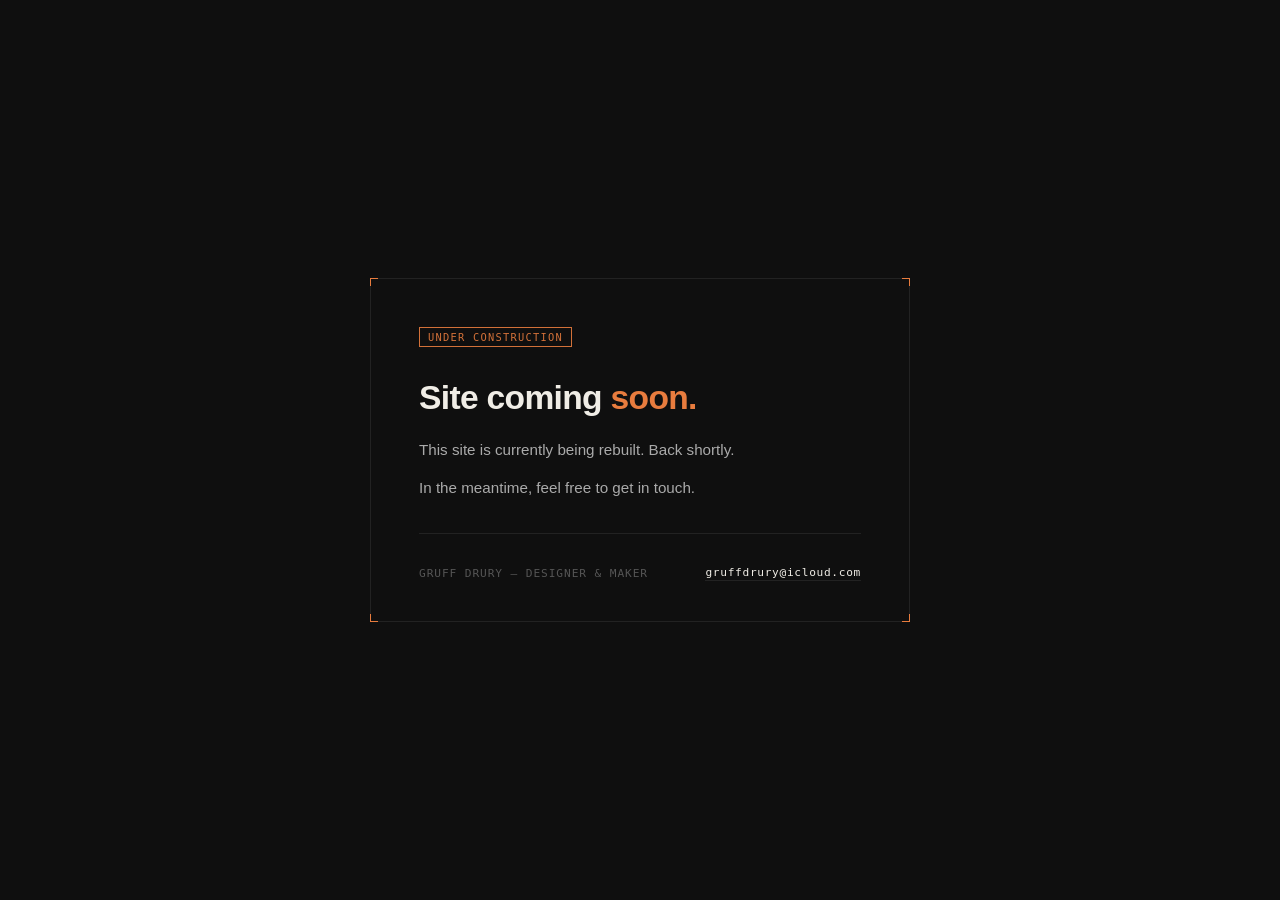
==== commit 6cdd45df: "Update index.html" ====
--- a/index.html
+++ b/index.html
@@ -149,7 +149,7 @@
 
   <div class="meta">
     <span class="meta-name">Gruff Drury — Designer &amp; Maker</span>
-    <a class="contact-link" href="mailto:gruffdrury@gmail.com">gruffdrury@gmail.com</a>
+    <a class="contact-link" href="mailto:gruffdrury@icloud.com">gruffdrury@icloud.com</a>
   </div>
 </div>
 </body>
